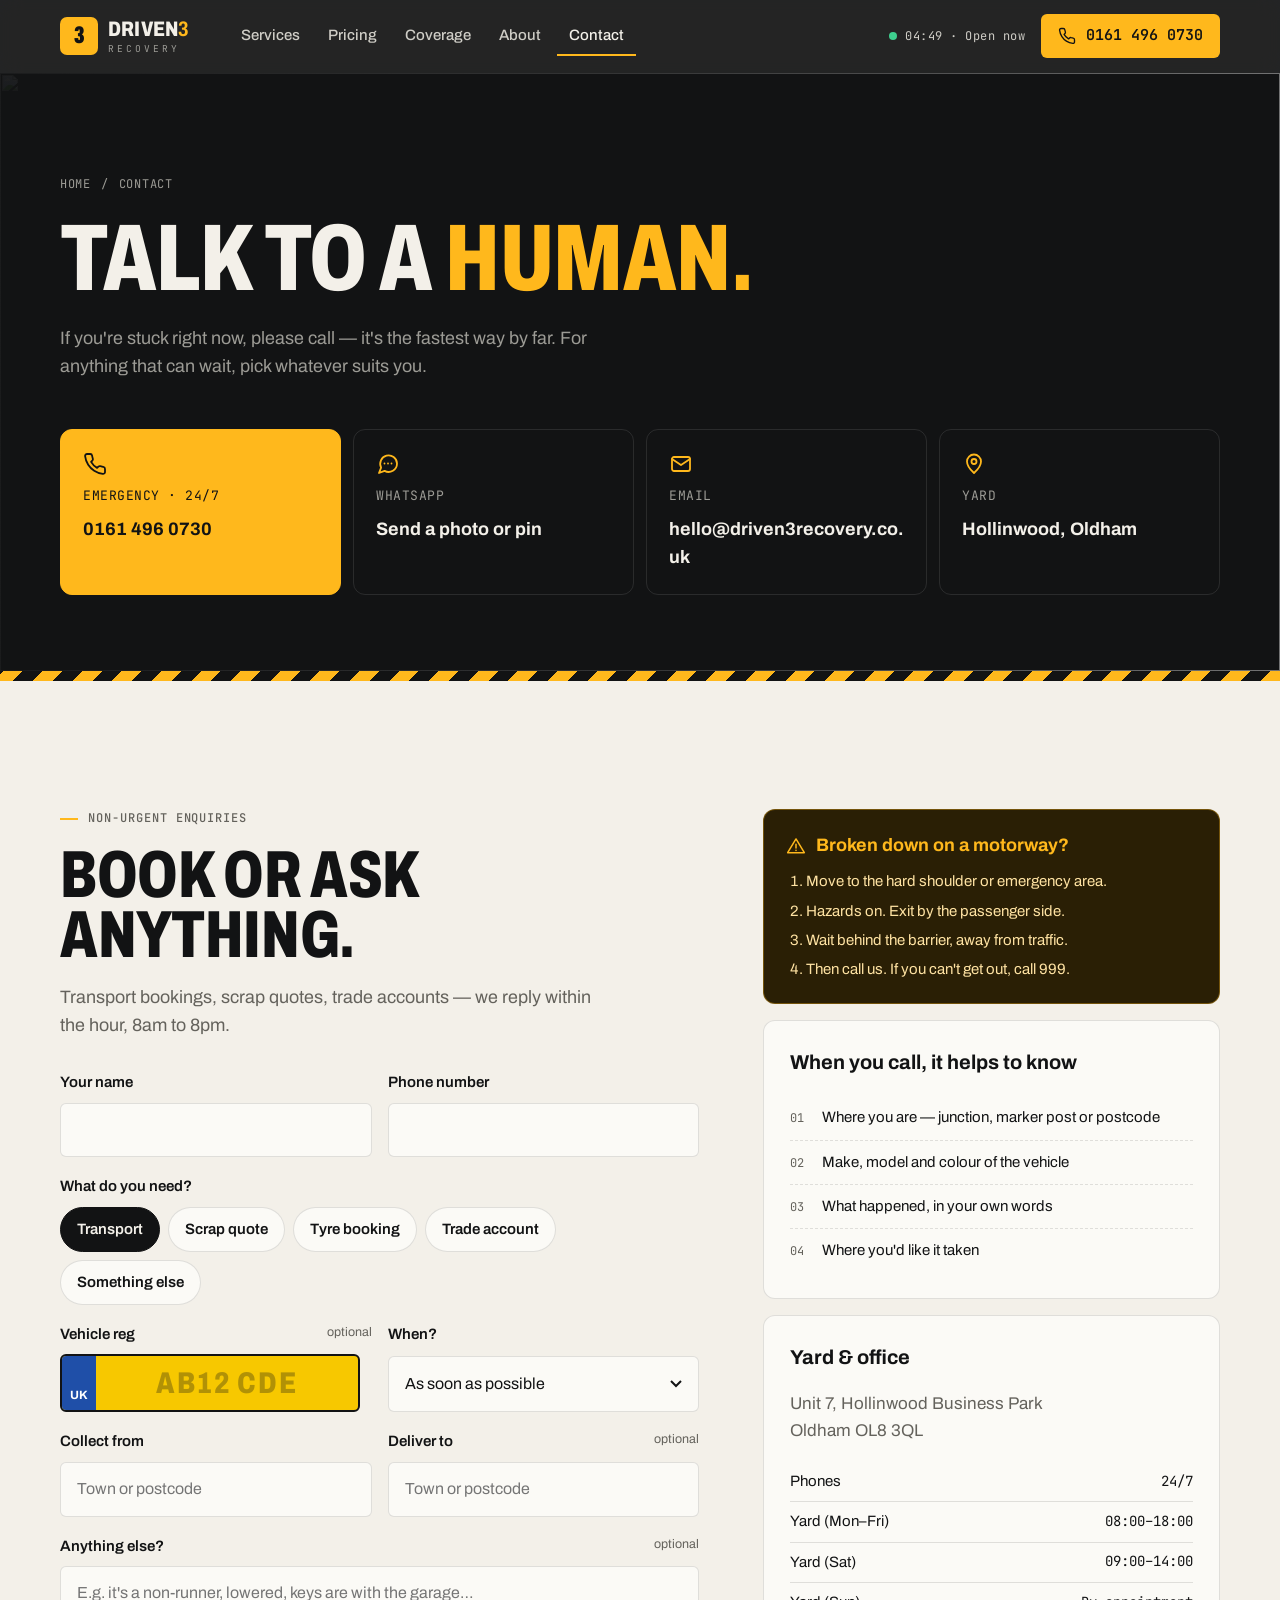
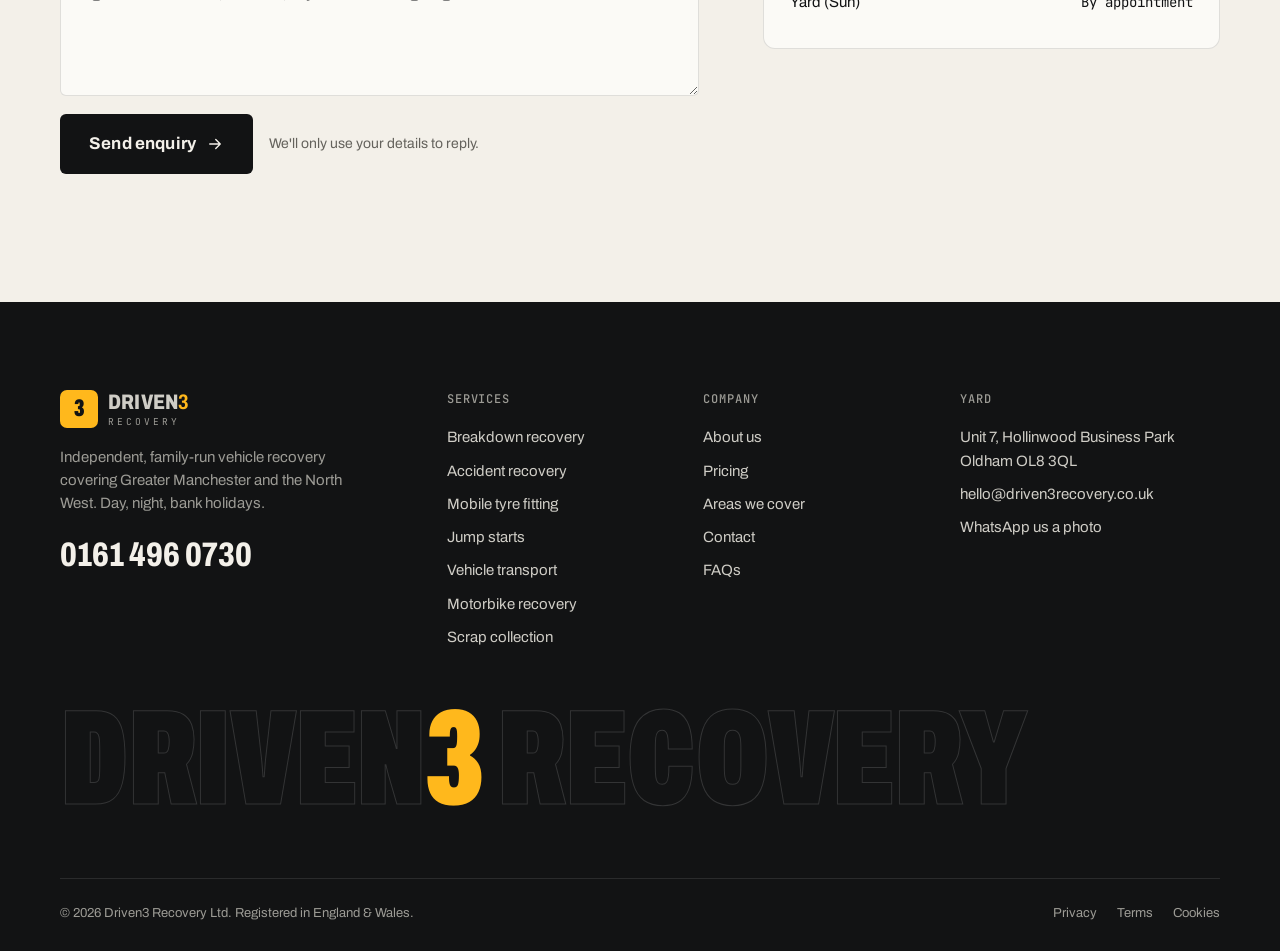
==== contact.html @ 0aa63c71 "init" ====
<!doctype html>
<html lang="en-GB" class="no-js">
<head>
  <meta charset="utf-8">
  <meta name="viewport" content="width=device-width, initial-scale=1">
  <title>Contact — Driven3 Recovery</title>
  <meta name="description" content="Call, WhatsApp or message Driven3 Recovery. Phones answered 24/7 by a real person.">
  <meta name="theme-color" content="#121314">
  <link rel="preconnect" href="https://fonts.googleapis.com">
  <link rel="preconnect" href="https://fonts.gstatic.com" crossorigin>
  <link href="https://fonts.googleapis.com/css2?family=Archivo:wdth,wght@62..125,400..900&family=JetBrains+Mono:wght@400;500;600&display=swap" rel="stylesheet">
  <link rel="stylesheet" href="assets/styles.css">
</head>
<body data-page="contact">
<main id="main">

  <section class="page-hero dark on-dark">
    <div class="media-bg" aria-hidden="true"><img src="https://images.unsplash.com/photo-1504222490345-c075b6008014?auto=format&fit=crop&w=2000&q=70" alt="" fetchpriority="high"></div>
    <div class="wrap">
      <div class="crumbs"><a href="index.html">Home</a><span>/</span><span>Contact</span></div>
      <h1 class="display">Talk to a <span class="hl">human.</span></h1>
      <p class="lede">If you're stuck right now, please call — it's the fastest way by far. For anything that can wait, pick whatever suits you.</p>
      <div class="contact-options mt-l">
        <a class="c-opt primary" data-tel href="#"><svg class="icon"><use href="#i-phone"/></svg><span>Emergency · 24/7</span><strong data-phone></strong></a>
        <a class="c-opt" href="https://wa.me/447700900333"><svg class="icon"><use href="#i-chat"/></svg><span>WhatsApp</span><strong>Send a photo or pin</strong></a>
        <a class="c-opt" href="mailto:hello@driven3recovery.co.uk"><svg class="icon"><use href="#i-mail"/></svg><span>Email</span><strong>hello@driven3recovery.co.uk</strong></a>
        <a class="c-opt" href="#yard"><svg class="icon"><use href="#i-pin"/></svg><span>Yard</span><strong>Hollinwood, Oldham</strong></a>
      </div>
    </div>
  </section>
  <div class="hazard" aria-hidden="true"></div>

  <section class="section">
    <div class="wrap contact-layout">
      <div class="form-wrap">
        <div class="section-head reveal" style="margin-bottom:32px">
          <span class="label">Non-urgent enquiries</span>
          <h2 class="display h2">Book or ask anything.</h2>
          <p class="lede">Transport bookings, scrap quotes, trade accounts — we reply within the hour, 8am to 8pm.</p>
        </div>

        <form class="form js-contact" novalidate>
          <div class="form-row">
            <div class="field">
              <label for="name">Your name</label>
              <input id="name" autocomplete="name" required>
              <span class="err">We'll need a name to call you by.</span>
            </div>
            <div class="field">
              <label for="phone">Phone number</label>
              <input id="phone" type="tel" autocomplete="tel" inputmode="tel" required>
              <span class="err">Add a number so we can call you back.</span>
            </div>
          </div>

          <div class="field">
            <label id="need-label">What do you need?</label>
            <div class="seg" role="radiogroup" aria-labelledby="need-label">
              <input type="radio" name="need" id="n1" checked><label for="n1">Transport</label>
              <input type="radio" name="need" id="n2"><label for="n2">Scrap quote</label>
              <input type="radio" name="need" id="n3"><label for="n3">Tyre booking</label>
              <input type="radio" name="need" id="n4"><label for="n4">Trade account</label>
              <input type="radio" name="need" id="n5"><label for="n5">Something else</label>
            </div>
          </div>

          <div class="form-row">
            <div class="field">
              <label for="reg">Vehicle reg <small>optional</small></label>
              <div class="plate"><span class="gb">UK</span><input id="reg" placeholder="AB12 CDE" maxlength="8" autocomplete="off"></div>
            </div>
            <div class="field">
              <label for="when">When?</label>
              <select id="when">
                <option>As soon as possible</option>
                <option>Today</option>
                <option>Tomorrow</option>
                <option>This week</option>
                <option>I'm flexible</option>
              </select>
            </div>
          </div>

          <div class="form-row">
            <div class="field">
              <label for="from">Collect from</label>
              <input id="from" placeholder="Town or postcode" required>
              <span class="err">Where should we pick it up?</span>
            </div>
            <div class="field">
              <label for="to">Deliver to <small>optional</small></label>
              <input id="to" placeholder="Town or postcode">
            </div>
          </div>

          <div class="field">
            <label for="msg">Anything else? <small>optional</small></label>
            <textarea id="msg" placeholder="E.g. it's a non-runner, lowered, keys are with the garage…"></textarea>
          </div>

          <div style="display:flex;gap:16px;align-items:center;flex-wrap:wrap">
            <button class="btn btn-ink btn-lg" type="submit">Send enquiry <svg class="icon"><use href="#i-arrow"/></svg></button>
            <span style="font-size:14px;color:var(--muted)">We'll only use your details to reply.</span>
          </div>
        </form>

        <div class="form-success" role="status">
          <span class="tick"><svg class="icon"><use href="#i-check"/></svg></span>
          <h3 class="display h3">Thanks, <span class="js-success-name"></span>. Got it.</h3>
          <p>We'll call you back within the hour. If it becomes urgent in the meantime, just ring us.</p>
          <div><a class="btn btn-amber" data-tel href="#" data-icon="phone"><span class="num" data-phone></span></a></div>
        </div>
      </div>

      <aside style="display:grid;gap:16px">
        <div class="safety reveal">
          <h3><svg class="icon"><use href="#i-alert"/></svg>Broken down on a motorway?</h3>
          <ol>
            <li>Move to the hard shoulder or emergency area.</li>
            <li>Hazards on. Exit by the passenger side.</li>
            <li>Wait behind the barrier, away from traffic.</li>
            <li>Then call us. If you can't get out, call 999.</li>
          </ol>
        </div>
        <div class="side-card reveal">
          <h3>When you call, it helps to know</h3>
          <ul class="checklist">
            <li><span class="n">01</span>Where you are — junction, marker post or postcode</li>
            <li><span class="n">02</span>Make, model and colour of the vehicle</li>
            <li><span class="n">03</span>What happened, in your own words</li>
            <li><span class="n">04</span>Where you'd like it taken</li>
          </ul>
        </div>
        <div class="side-card reveal" id="yard">
          <h3>Yard &amp; office</h3>
          <p style="color:var(--muted)">Unit 7, Hollinwood Business Park<br>Oldham OL8 3QL</p>
          <table class="hours">
            <tr><td>Phones</td><td>24/7</td></tr>
            <tr><td>Yard (Mon–Fri)</td><td>08:00–18:00</td></tr>
            <tr><td>Yard (Sat)</td><td>09:00–14:00</td></tr>
            <tr><td>Yard (Sun)</td><td>By appointment</td></tr>
          </table>
        </div>
      </aside>
    </div>
  </section>
</main>
<script src="assets/main.js"></script>
</body>
</html>
---- assets/styles.css ----
/* Driven3 Recovery — site styles */

:root {
  --ink: #121314;
  --ink-2: #1a1c1e;
  --ink-3: #26292c;
  --ink-line: rgba(255, 255, 255, 0.1);
  --paper: #f3f0e9;
  --paper-2: #e8e4d9;
  --card: #fbfaf6;
  --line: rgba(18, 19, 20, 0.12);
  --text: #121314;
  --muted: #64625c;
  --muted-dark: #9c9b95;
  --amber: #ffb81c;
  --amber-deep: #e59a00;
  --plate: #f7c800;
  --live: #3ecf8e;

  --display: "Archivo", system-ui, sans-serif;
  --body: "Archivo", system-ui, sans-serif;
  --mono: "JetBrains Mono", ui-monospace, monospace;

  --r: 6px;
  --r-lg: 12px;
  --wrap: 1240px;
  --gutter: clamp(16px, 4vw, 40px);
  --ease: cubic-bezier(0.2, 0.7, 0.2, 1);
}

*,
*::before,
*::after { box-sizing: border-box; }

html { scroll-behavior: smooth; -webkit-text-size-adjust: 100%; }
@media (prefers-reduced-motion: reduce) {
  html { scroll-behavior: auto; }
  *, *::before, *::after { animation: none !important; transition: none !important; }
}

body {
  margin: 0;
  background: var(--paper);
  color: var(--text);
  font-family: var(--body);
  font-size: 17px;
  line-height: 1.55;
  font-variation-settings: "wdth" 100;
  -webkit-font-smoothing: antialiased;
  overflow-x: hidden;
}

img, svg { display: block; max-width: 100%; }
a { color: inherit; text-decoration: none; }
button { font: inherit; color: inherit; cursor: pointer; }
h1, h2, h3, h4, p { margin: 0; }
ul, ol { margin: 0; padding: 0; list-style: none; }

:focus-visible { outline: 2px solid var(--amber); outline-offset: 3px; border-radius: 2px; }

.skip {
  position: absolute; left: 12px; top: -60px; z-index: 100;
  background: var(--amber); color: var(--ink); padding: 10px 14px; border-radius: var(--r); font-weight: 700;
}
.skip:focus { top: 12px; }

.wrap { width: 100%; max-width: var(--wrap); margin: 0 auto; padding: 0 var(--gutter); }

.icon { width: 20px; height: 20px; flex: none; fill: none; stroke: currentColor; stroke-width: 1.8; stroke-linecap: round; stroke-linejoin: round; }
.icon-fill { fill: currentColor; stroke: none; }

/* ---------- type ---------- */

.display {
  font-family: var(--display);
  font-weight: 800;
  font-stretch: 72%;
  font-variation-settings: "wdth" 72;
  text-transform: uppercase;
  line-height: 0.9;
  letter-spacing: -0.005em;
}
.h1 { font-size: clamp(3.2rem, 8.4vw, 7.4rem); }
.h2 { font-size: clamp(2.4rem, 5.2vw, 4.4rem); }
.h3 { font-size: clamp(1.6rem, 2.6vw, 2.1rem); line-height: 0.95; }

.label {
  font-family: var(--mono);
  font-size: 12px;
  font-weight: 500;
  letter-spacing: 0.08em;
  text-transform: uppercase;
  color: var(--muted);
  display: inline-flex; align-items: center; gap: 10px;
}
.label::before { content: ""; width: 18px; height: 2px; background: var(--amber); }
.on-dark .label, .label.on-dark { color: var(--muted-dark); }

.lede { font-size: clamp(1.05rem, 1.4vw, 1.2rem); color: var(--muted); max-width: 54ch; }
.on-dark .lede { color: var(--muted-dark); }

.hl { color: var(--amber); }
.mono { font-family: var(--mono); }

/* ---------- buttons ---------- */

.btn {
  display: inline-flex; align-items: center; justify-content: center; gap: 10px;
  min-height: 52px; padding: 0 22px;
  border: 1.5px solid transparent; border-radius: var(--r);
  font-weight: 700; font-size: 16px; letter-spacing: 0.01em; white-space: nowrap;
  transition: transform .2s var(--ease), background .2s, border-color .2s, color .2s;
}
.btn:active { transform: translateY(1px); }
.btn .icon { width: 18px; height: 18px; }
.btn-amber { background: var(--amber); color: var(--ink); }
.btn-amber:hover { background: #ffc642; }
.btn-ink { background: var(--ink); color: var(--paper); }
.btn-ink:hover { background: var(--ink-3); }
.btn-ghost { border-color: var(--line); color: var(--ink); }
.btn-ghost:hover { border-color: var(--ink); }
.on-dark .btn-ghost, .btn-ghost.on-dark { border-color: rgba(255,255,255,.2); color: var(--paper); }
.on-dark .btn-ghost:hover, .btn-ghost.on-dark:hover { border-color: var(--paper); }
.btn-lg { min-height: 60px; padding: 0 28px; font-size: 17px; }
.btn-block { width: 100%; }
.btn .num { font-family: var(--mono); font-weight: 600; letter-spacing: 0; }

.link-arrow {
  display: inline-flex; align-items: center; gap: 8px; font-weight: 700;
  border-bottom: 1.5px solid currentColor; padding-bottom: 2px;
}
.link-arrow .icon { width: 16px; height: 16px; transition: transform .2s var(--ease); }
.link-arrow:hover .icon { transform: translateX(4px); }

/* ---------- header ---------- */

.site-header {
  position: sticky; top: 0; z-index: 50;
  background: rgba(18, 19, 20, 0.92);
  backdrop-filter: saturate(140%) blur(10px);
  -webkit-backdrop-filter: saturate(140%) blur(10px);
  color: var(--paper);
  border-bottom: 1px solid transparent;
  transition: border-color .2s;
}
.site-header.scrolled { border-bottom-color: var(--ink-line); }
.header-row { display: flex; align-items: center; gap: 28px; height: 72px; }

.logo { display: inline-flex; align-items: center; gap: 10px; flex: none; }
.logo-mark {
  width: 38px; height: 38px; border-radius: 7px; background: var(--amber); color: var(--ink);
  display: grid; place-items: center;
  font-family: var(--display); font-weight: 900; font-size: 24px; font-variation-settings: "wdth" 62; font-stretch: 62%;
}
.logo-text { display: flex; flex-direction: column; line-height: 1; }
.logo-text strong {
  font-family: var(--display); font-weight: 800; font-size: 21px; text-transform: uppercase;
  font-variation-settings: "wdth" 80; font-stretch: 80%; letter-spacing: 0.01em;
}
.logo-text strong b { color: var(--amber); }
.logo-text span { font-family: var(--mono); font-size: 9.5px; letter-spacing: 0.32em; color: var(--muted-dark); margin-top: 4px; }

.nav { display: flex; gap: 4px; margin-left: 12px; }
.nav a {
  padding: 8px 12px; border-radius: var(--r); font-size: 15px; font-weight: 500; color: #cfcdc6;
  transition: color .15s, background .15s;
}
.nav a:hover { color: var(--paper); background: rgba(255,255,255,.06); }
.nav a[aria-current="page"] { color: var(--paper); box-shadow: inset 0 -2px 0 var(--amber); border-radius: 0; }

.header-actions { margin-left: auto; display: flex; align-items: center; gap: 16px; }
.status {
  display: inline-flex; align-items: center; gap: 8px;
  font-family: var(--mono); font-size: 12px; color: #cfcdc6; letter-spacing: 0.04em;
}
.pulse { position: relative; width: 8px; height: 8px; border-radius: 50%; background: var(--live); flex: none; }
.pulse::after {
  content: ""; position: absolute; inset: -4px; border-radius: 50%; border: 2px solid var(--live);
  animation: pulse 2s var(--ease) infinite; opacity: 0;
}
@keyframes pulse { 0% { transform: scale(.5); opacity: .8; } 100% { transform: scale(1.6); opacity: 0; } }

.header-call { min-height: 44px; padding: 0 16px; font-size: 15px; }

.menu-btn {
  display: none; width: 44px; height: 44px; border-radius: var(--r);
  border: 1px solid var(--ink-line); background: transparent; align-items: center; justify-content: center;
}
.menu-btn .icon { width: 22px; height: 22px; }

.mobile-menu {
  position: fixed; inset: 72px 0 0 0; z-index: 49; background: var(--ink); color: var(--paper);
  padding: 24px var(--gutter) 120px; overflow-y: auto;
  opacity: 0; visibility: hidden; transform: translateY(-8px);
  transition: opacity .25s var(--ease), transform .25s var(--ease), visibility .25s;
}
.menu-open .mobile-menu { opacity: 1; visibility: visible; transform: none; }
.mobile-menu nav a {
  display: flex; justify-content: space-between; align-items: center;
  padding: 18px 0; border-bottom: 1px solid var(--ink-line);
  font-family: var(--display); font-weight: 800; text-transform: uppercase; font-size: 34px; line-height: 1;
  font-variation-settings: "wdth" 72; font-stretch: 72%;
}
.mobile-menu nav a[aria-current="page"] { color: var(--amber); }
.mobile-menu nav .icon { color: var(--muted-dark); }
.mobile-menu .btn { margin-top: 28px; }
.mobile-menu .mm-note { margin-top: 16px; color: var(--muted-dark); font-size: 14px; }
body.menu-open { overflow: hidden; }

@media (max-width: 1080px) {
  .nav, .status { display: none; }
  .menu-btn { display: inline-flex; }
}
@media (max-width: 560px) {
  .header-call .num { display: none; }
  .header-call { padding: 0 14px; }
}

/* ---------- mobile action bar ---------- */

.action-bar {
  position: fixed; left: 0; right: 0; bottom: 0; z-index: 60;
  display: none; grid-template-columns: 1.4fr 1fr 1fr; gap: 1px;
  background: var(--ink-3); border-top: 1px solid var(--ink-line);
  padding-bottom: env(safe-area-inset-bottom);
}
.action-bar a, .action-bar button {
  display: flex; flex-direction: column; align-items: center; justify-content: center; gap: 4px;
  min-height: 64px; background: var(--ink); color: var(--paper); border: 0;
  font-size: 12px; font-weight: 600; letter-spacing: 0.02em;
}
.action-bar .icon { width: 20px; height: 20px; }
.action-bar .ab-call { background: var(--amber); color: var(--ink); font-size: 14px; flex-direction: row; gap: 10px; }
@media (max-width: 760px) {
  .action-bar { display: grid; }
  body { padding-bottom: 64px; }
}

/* ---------- sections ---------- */

.section { padding: clamp(72px, 10vw, 136px) 0; }
.section-tight { padding: clamp(56px, 7vw, 96px) 0; }
.dark { background: var(--ink); color: var(--paper); }
.dark-2 { background: var(--ink-2); color: var(--paper); }
.paper-2 { background: var(--paper-2); }

.section-head { display: grid; gap: 18px; margin-bottom: clamp(40px, 5vw, 64px); }
.section-head.split { grid-template-columns: 1fr auto; align-items: end; gap: 24px; }
@media (max-width: 760px) { .section-head.split { grid-template-columns: 1fr; } }

/* ---------- hero ---------- */

.hero { position: relative; padding: clamp(40px, 6vw, 80px) 0 0; overflow: hidden; }
.hero::before {
  content: ""; position: absolute; inset: 0; pointer-events: none;
  background-image:
    linear-gradient(rgba(255,255,255,.035) 1px, transparent 1px),
    linear-gradient(90deg, rgba(255,255,255,.035) 1px, transparent 1px);
  background-size: 64px 64px;
  mask-image: linear-gradient(180deg, #000 0%, transparent 85%);
  -webkit-mask-image: linear-gradient(180deg, #000 0%, transparent 85%);
}
.hero-grid {
  position: relative; display: grid; grid-template-columns: 1.25fr 1fr; gap: clamp(32px, 5vw, 72px); align-items: start;
}
.hero h1 { margin: 22px 0 26px; }
.hero h1 .hl { display: inline-block; }
.hero .lede { margin-bottom: 32px; }
.hero-ctas { display: flex; gap: 12px; flex-wrap: wrap; }
.hero-meta {
  display: flex; flex-wrap: wrap; gap: 14px 32px; margin-top: 40px; padding-top: 28px;
  border-top: 1px solid var(--ink-line);
}
.hero-meta div { display: flex; flex-direction: column; gap: 2px; }
.hero-meta strong { font-family: var(--display); font-size: 30px; font-weight: 800; font-variation-settings: "wdth" 75; font-stretch: 75%; line-height: 1; }
.hero-meta span { font-size: 13px; color: var(--muted-dark); }
.stars, .hero-meta .stars { display: inline-flex; gap: 2px; color: var(--amber); vertical-align: -2px; }
.stars .icon { width: 15px; height: 15px; }

@media (max-width: 960px) { .hero-grid { grid-template-columns: 1fr; } }

/* dispatch card */

.dispatch {
  background: var(--ink-2); border: 1px solid var(--ink-line); border-radius: var(--r-lg);
  box-shadow: 0 40px 80px -30px rgba(0,0,0,.6);
  overflow: hidden;
}
.dispatch-head {
  display: flex; align-items: center; justify-content: space-between; padding: 16px 20px;
  border-bottom: 1px solid var(--ink-line); font-family: var(--mono); font-size: 12px; letter-spacing: 0.06em; text-transform: uppercase; color: var(--muted-dark);
}
.dispatch-head .status { color: var(--paper); }
.dispatch-body { padding: 22px 20px 20px; display: grid; gap: 22px; }
.field-title { font-weight: 700; font-size: 15px; margin-bottom: 12px; display: flex; justify-content: space-between; align-items: baseline; }
.field-title small { font-family: var(--mono); font-weight: 400; font-size: 11px; color: var(--muted-dark); letter-spacing: 0.06em; }

.chips { display: grid; grid-template-columns: repeat(3, 1fr); gap: 8px; }
.chip {
  display: flex; flex-direction: column; align-items: flex-start; gap: 10px;
  padding: 12px; min-height: 76px; border-radius: var(--r);
  background: var(--ink-3); border: 1.5px solid transparent; color: #d9d7d0; text-align: left;
  font-size: 14px; font-weight: 600; line-height: 1.15;
  transition: border-color .15s, background .15s, color .15s;
}
.chip .icon { width: 20px; height: 20px; color: var(--muted-dark); transition: color .15s; }
.chip:hover { border-color: rgba(255,255,255,.18); }
.chip[aria-pressed="true"] { border-color: var(--amber); background: rgba(255,184,28,.08); color: var(--paper); }
.chip[aria-pressed="true"] .icon { color: var(--amber); }
@media (max-width: 420px) { .chips { grid-template-columns: repeat(2, 1fr); } }

.locate {
  display: flex; align-items: center; gap: 12px; width: 100%;
  padding: 14px; border-radius: var(--r); border: 1.5px dashed rgba(255,255,255,.2);
  background: transparent; text-align: left; color: var(--paper);
  transition: border-color .15s, background .15s;
}
.locate:hover { border-color: var(--amber); }
.locate .icon { color: var(--amber); width: 22px; height: 22px; }
.locate span { display: flex; flex-direction: column; font-size: 15px; font-weight: 600; line-height: 1.3; }
.locate small { font-weight: 400; font-size: 13px; color: var(--muted-dark); }
.locate.done { border-style: solid; border-color: rgba(62,207,142,.5); background: rgba(62,207,142,.06); }
.locate.done .icon { color: var(--live); }
.locate .coords { font-family: var(--mono); font-size: 13px; color: var(--paper); }

.dispatch-cta { display: grid; gap: 10px; }
.dispatch-cta .btn-amber { min-height: 60px; font-size: 17px; }
.dispatch-alt { text-align: center; font-size: 14px; color: var(--muted-dark); }
.dispatch-alt a { color: var(--paper); text-decoration: underline; text-underline-offset: 3px; }

.dispatch-foot {
  display: grid; grid-template-columns: 1fr 1fr; border-top: 1px solid var(--ink-line);
}
.dispatch-foot div { padding: 14px 20px; display: flex; flex-direction: column; gap: 2px; }
.dispatch-foot div + div { border-left: 1px solid var(--ink-line); }
.dispatch-foot span { font-family: var(--mono); font-size: 11px; color: var(--muted-dark); letter-spacing: 0.06em; text-transform: uppercase; }
.dispatch-foot strong { font-family: var(--mono); font-size: 18px; font-weight: 600; }

/* road + truck */

.road { position: relative; margin-top: clamp(48px, 7vw, 88px); height: 210px; }
.road-surface {
  position: absolute; left: 0; right: 0; bottom: 0; height: 64px; background: #0c0d0e;
  border-top: 1px solid var(--ink-line);
}
.road-surface::before {
  content: ""; position: absolute; left: 0; right: 0; top: 30px; height: 4px;
  background: repeating-linear-gradient(90deg, rgba(255,255,255,.55) 0 48px, transparent 48px 96px);
  animation: road 1.4s linear infinite;
}
@keyframes road { to { background-position: -96px 0; } }
.truck {
  position: absolute; bottom: 44px; left: 50%; width: min(560px, 86vw); --tx: -30%; transform: translateX(var(--tx));
  animation: truck-in 1.6s var(--ease) both .2s;
}
@keyframes truck-in { from { transform: translateX(-140%); } to { transform: translateX(var(--tx)); } }
.truck .beacon { animation: beacon 1s steps(2) infinite; }
@keyframes beacon { 50% { opacity: .35; } }
.truck .wheel { transform-box: fill-box; transform-origin: center; animation: spin .6s linear infinite; }
@keyframes spin { to { transform: rotate(360deg); } }
@media (max-width: 600px) { .road { height: 150px; } .truck { bottom: 46px; --tx: -50%; } }

/* ---------- trust strip ---------- */

.trust { border-bottom: 1px solid var(--line); }
.trust ul { display: grid; grid-template-columns: repeat(4, 1fr); }
.trust li { display: flex; align-items: center; gap: 12px; padding: 26px 20px; font-size: 15px; font-weight: 600; }
.trust li + li { border-left: 1px solid var(--line); }
.trust .icon { color: var(--amber-deep); width: 22px; height: 22px; }
@media (max-width: 900px) {
  .trust ul { grid-template-columns: 1fr 1fr; }
  .trust li:nth-child(3) { border-left: 0; }
  .trust li:nth-child(n+3) { border-top: 1px solid var(--line); }
}
@media (max-width: 480px) { .trust li { padding: 20px 12px; font-size: 14px; } }

/* ---------- services list ---------- */

.services-layout { display: grid; grid-template-columns: 5fr 7fr; gap: clamp(32px, 6vw, 96px); }
.services-intro { position: sticky; top: 112px; align-self: start; display: grid; gap: 22px; }
@media (max-width: 900px) {
  .services-layout { grid-template-columns: 1fr; }
  .services-intro { position: static; }
}

.svc-list { border-top: 1.5px solid var(--ink); }
.svc-row {
  display: grid; grid-template-columns: 44px 1fr auto; gap: 8px 20px; align-items: start;
  padding: 26px 4px; border-bottom: 1px solid var(--line); position: relative;
  transition: padding .25s var(--ease), background .25s;
}
.svc-row:hover { background: var(--card); padding-left: 16px; padding-right: 16px; }
.svc-num { font-family: var(--mono); font-size: 13px; color: var(--muted); padding-top: 6px; }
.svc-row h3 {
  font-family: var(--display); font-weight: 800; text-transform: uppercase; font-size: clamp(1.5rem, 2.4vw, 2rem);
  line-height: 1; font-variation-settings: "wdth" 75; font-stretch: 75%;
  display: flex; align-items: center; gap: 12px;
}
.svc-row p { grid-column: 2; color: var(--muted); max-width: 52ch; font-size: 16px; }
.svc-price {
  font-family: var(--mono); font-size: 13px; padding: 6px 10px; border-radius: 4px; background: var(--paper-2);
  white-space: nowrap; align-self: start;
}
.svc-go {
  grid-column: 3; grid-row: 2; justify-self: end; align-self: end;
  width: 40px; height: 40px; border-radius: 50%; display: grid; place-items: center;
  border: 1px solid var(--line); transition: background .2s, border-color .2s, transform .25s var(--ease);
}
.svc-row:hover .svc-go { background: var(--amber); border-color: var(--amber); transform: rotate(-45deg); }
@media (max-width: 560px) {
  .svc-row { grid-template-columns: 1fr auto; }
  .svc-num { grid-column: 1 / -1; padding: 0; }
  .svc-row p { grid-column: 1 / -1; }
  .svc-go { display: none; }
}

/* ---------- process ---------- */

.process { display: grid; grid-template-columns: repeat(4, 1fr); counter-reset: step; position: relative; }
.step { position: relative; padding: 28px 28px 0 0; }
.step::before {
  content: ""; position: absolute; top: 0; left: 0; right: 0; height: 2px; background: var(--ink-line);
}
.step::after {
  content: ""; position: absolute; top: -5px; left: 0; width: 12px; height: 12px; border-radius: 50%;
  background: var(--ink); border: 2px solid var(--amber);
}
.step:first-child::after { background: var(--amber); }
.step time {
  display: block; font-family: var(--mono); font-size: 13px; color: var(--amber); margin-bottom: 18px; letter-spacing: 0.04em;
}
.step h3 { margin-bottom: 12px; }
.step p { color: var(--muted-dark); font-size: 16px; max-width: 30ch; }
@media (max-width: 900px) {
  .process { grid-template-columns: 1fr; gap: 0; }
  .step { padding: 0 0 40px 36px; }
  .step::before { top: 6px; bottom: 0; left: 5px; right: auto; width: 2px; height: auto; }
  .step::after { top: 0; }
  .step:last-child { padding-bottom: 0; }
  .step:last-child::before { display: none; }
}

/* ---------- stats / about teaser ---------- */

.proof { display: grid; grid-template-columns: 1fr 1fr; gap: clamp(32px, 6vw, 96px); align-items: center; }
.big-stat { font-size: clamp(7rem, 18vw, 15rem); line-height: .8; }
.big-stat small { font-size: .32em; color: var(--muted); margin-left: .1em; }
.big-stat-cap { margin-top: 18px; font-family: var(--mono); font-size: 13px; color: var(--muted); max-width: 40ch; }
.stat-grid { display: grid; grid-template-columns: 1fr 1fr; border-top: 1.5px solid var(--ink); }
.stat-grid div { padding: 22px 0 24px; border-bottom: 1px solid var(--line); }
.stat-grid div:nth-child(odd) { padding-right: 20px; border-right: 1px solid var(--line); }
.stat-grid div:nth-child(even) { padding-left: 24px; }
.stat-grid strong { display: block; font-family: var(--display); font-weight: 800; font-size: 40px; line-height: 1; font-variation-settings: "wdth" 75; font-stretch: 75%; }
.stat-grid span { font-size: 14px; color: var(--muted); }
.proof-copy { display: grid; gap: 22px; }
@media (max-width: 900px) { .proof { grid-template-columns: 1fr; } }

/* ---------- coverage ---------- */

.coverage { display: grid; grid-template-columns: 1.1fr 1fr; gap: clamp(32px, 5vw, 72px); align-items: center; }
.map-card {
  position: relative; background: var(--ink); border-radius: var(--r-lg); overflow: hidden; aspect-ratio: 1 / .86;
}
.map-card svg { width: 100%; height: 100%; }
.map-card .map-legend {
  position: absolute; left: 16px; bottom: 16px; display: flex; gap: 14px; flex-wrap: wrap;
  font-family: var(--mono); font-size: 11px; color: var(--muted-dark); letter-spacing: 0.04em;
}
.map-legend i { display: inline-block; width: 10px; height: 10px; border-radius: 50%; margin-right: 6px; vertical-align: -1px; }
.town-label { font-family: var(--mono); font-size: 11px; fill: #cfcdc6; letter-spacing: 0.04em; }
.town-label.hq { fill: var(--amber); font-weight: 600; }
.ring { fill: none; stroke: rgba(255,184,28,.35); stroke-dasharray: 3 6; }

.eta-list { border-top: 1.5px solid var(--ink); }
.eta-list li {
  display: flex; justify-content: space-between; align-items: center; gap: 12px;
  padding: 14px 0; border-bottom: 1px solid var(--line); font-weight: 600;
}
.eta-list .eta { font-family: var(--mono); font-size: 13px; font-weight: 500; color: var(--muted); display: inline-flex; align-items: center; gap: 8px; }
.eta-bar { width: 64px; height: 4px; border-radius: 2px; background: var(--paper-2); overflow: hidden; }
.eta-bar i { display: block; height: 100%; background: var(--ink); border-radius: 2px; }
@media (max-width: 900px) { .coverage { grid-template-columns: 1fr; } }

/* ---------- reviews ---------- */

.reviews-track {
  display: grid; grid-auto-flow: column; grid-auto-columns: minmax(300px, 400px); gap: 16px;
  overflow-x: auto; scroll-snap-type: x mandatory; padding: 4px var(--gutter) 24px; scroll-padding-left: var(--gutter);
  margin: 0 calc(var(--gutter) * -1);
  scrollbar-width: none;
}
.reviews-track::-webkit-scrollbar { display: none; }
@media (min-width: 1320px) {
  .reviews-track { padding-left: calc((100vw - var(--wrap)) / 2 + var(--gutter)); scroll-padding-left: calc((100vw - var(--wrap)) / 2 + var(--gutter)); margin-left: calc((100vw - var(--wrap)) / -2 - var(--gutter)); margin-right: calc((100vw - var(--wrap)) / -2 - var(--gutter)); }
}
.review {
  scroll-snap-align: start; background: var(--card); border: 1px solid var(--line); border-radius: var(--r-lg);
  padding: 26px; display: flex; flex-direction: column; gap: 20px;
}
.review blockquote { margin: 0; font-size: 17px; line-height: 1.5; flex: 1; }
.review blockquote::before { content: "“"; display: block; font-family: var(--display); font-size: 56px; line-height: .6; color: var(--amber-deep); margin-bottom: 8px; }
.review footer { display: flex; align-items: center; gap: 12px; padding-top: 18px; border-top: 1px solid var(--line); }
.avatar {
  width: 40px; height: 40px; border-radius: 50%; display: grid; place-items: center; flex: none;
  background: var(--ink); color: var(--paper); font-weight: 700; font-size: 14px;
}
.review cite { font-style: normal; font-weight: 700; font-size: 15px; display: block; }
.review footer small { font-size: 13px; color: var(--muted); }
.review .tag { margin-left: auto; white-space: nowrap; font-family: var(--mono); font-size: 11px; color: var(--muted); text-align: right; }

.carousel-btns { display: flex; gap: 8px; }
.round-btn {
  width: 48px; height: 48px; border-radius: 50%; border: 1px solid var(--line); background: transparent;
  display: grid; place-items: center; transition: background .2s, border-color .2s;
}
.round-btn:hover { background: var(--ink); color: var(--paper); border-color: var(--ink); }
.round-btn:disabled { opacity: .35; pointer-events: none; }
.round-btn.prev .icon { transform: rotate(180deg); }

.rating-sum { display: flex; align-items: center; gap: 14px; }
.rating-sum strong { font-family: var(--display); font-size: 48px; font-weight: 800; line-height: 1; font-variation-settings: "wdth" 75; font-stretch: 75%; }
.rating-sum span:not(.stars) { font-size: 14px; color: var(--muted); display: block; }

/* ---------- FAQ ---------- */

.faq-layout { display: grid; grid-template-columns: 4fr 7fr; gap: clamp(32px, 6vw, 96px); }
.faq-aside { display: grid; gap: 20px; align-self: start; position: sticky; top: 112px; }
.faq-aside .help {
  margin-top: 12px; padding: 22px; background: var(--ink); color: var(--paper); border-radius: var(--r-lg); display: grid; gap: 14px;
}
.faq-aside .help p { color: var(--muted-dark); font-size: 15px; }
@media (max-width: 900px) { .faq-layout { grid-template-columns: 1fr; } .faq-aside { position: static; } }

.faq { border-top: 1.5px solid var(--ink); }
.faq details { border-bottom: 1px solid var(--line); }
.faq summary {
  list-style: none; cursor: pointer; display: flex; justify-content: space-between; align-items: center; gap: 20px;
  padding: 22px 0; font-weight: 700; font-size: 18px;
}
.faq summary::-webkit-details-marker { display: none; }
.faq summary .pm {
  width: 32px; height: 32px; border-radius: 50%; border: 1px solid var(--line); flex: none; position: relative;
  transition: background .2s, border-color .2s;
}
.faq summary .pm::before, .faq summary .pm::after {
  content: ""; position: absolute; left: 50%; top: 50%; width: 12px; height: 1.8px; background: currentColor;
  transform: translate(-50%, -50%); transition: transform .25s var(--ease);
}
.faq summary .pm::after { transform: translate(-50%, -50%) rotate(90deg); }
.faq details[open] summary .pm { background: var(--amber); border-color: var(--amber); }
.faq details[open] summary .pm::after { transform: translate(-50%, -50%) rotate(0deg); }
.faq summary:hover .pm { border-color: var(--ink); }
.faq .answer { padding: 0 52px 24px 0; color: var(--muted); max-width: 64ch; }
.faq .answer p + p { margin-top: 10px; }

/* ---------- CTA band ---------- */

.cta-band { background: var(--amber); color: var(--ink); position: relative; overflow: hidden; }
.cta-band::after {
  content: ""; position: absolute; right: -40px; top: 0; bottom: 0; width: 280px;
  background: repeating-linear-gradient(-45deg, var(--ink) 0 22px, transparent 22px 44px);
  opacity: .09;
}
.cta-inner { position: relative; z-index: 1; display: flex; justify-content: space-between; align-items: center; gap: 32px; flex-wrap: wrap; padding-top: clamp(48px, 6vw, 80px); padding-bottom: clamp(48px, 6vw, 80px); }
.cta-inner p { margin-top: 14px; font-size: 18px; max-width: 46ch; }
.cta-inner .btns { display: flex; gap: 12px; flex-wrap: wrap; }
.cta-band .btn-ghost { border-color: rgba(18,19,20,.35); }
.cta-band .btn-ghost:hover { border-color: var(--ink); }

/* ---------- footer ---------- */

.site-footer { background: var(--ink); color: #cfcdc6; padding: clamp(56px, 7vw, 88px) 0 28px; font-size: 15px; }
.footer-grid { display: grid; grid-template-columns: 1.6fr 1fr 1fr 1.2fr; gap: 40px; }
.footer-grid h4 { font-family: var(--mono); font-size: 12px; font-weight: 500; letter-spacing: 0.08em; text-transform: uppercase; color: var(--muted-dark); margin-bottom: 18px; }
.footer-grid li + li { margin-top: 10px; }
.footer-grid a:hover { color: var(--paper); }
.footer-brand p { margin-top: 18px; max-width: 34ch; color: var(--muted-dark); }
.footer-phone { display: block; margin-top: 22px; font-family: var(--display); font-weight: 800; font-size: 34px; color: var(--paper); font-variation-settings: "wdth" 75; font-stretch: 75%; line-height: 1; }
.footer-phone:hover { color: var(--amber); }
.footer-bottom {
  margin-top: 64px; padding-top: 24px; border-top: 1px solid var(--ink-line);
  display: flex; justify-content: space-between; gap: 16px; flex-wrap: wrap;
  font-size: 13px; color: var(--muted-dark);
}
.footer-bottom nav { display: flex; gap: 20px; }
.footer-wordmark {
  margin-top: 56px; font-family: var(--display); font-weight: 900; text-transform: uppercase;
  font-size: clamp(3rem, 10.6vw, 9.6rem); line-height: .8; letter-spacing: -0.01em;
  font-variation-settings: "wdth" 62; font-stretch: 62%;
  color: transparent; -webkit-text-stroke: 1px rgba(255,255,255,.14); white-space: nowrap; overflow: hidden;
}
.footer-wordmark b { -webkit-text-stroke: 0; color: var(--amber); font-weight: 900; }
@media (max-width: 900px) { .footer-grid { grid-template-columns: 1fr 1fr; } .footer-brand { grid-column: 1 / -1; } }
@media (max-width: 480px) { .footer-grid { grid-template-columns: 1fr; } }

/* ---------- page hero (inner pages) ---------- */

.page-hero { padding: clamp(56px, 8vw, 112px) 0 clamp(48px, 6vw, 80px); position: relative; overflow: hidden; }
.page-hero .crumbs { font-family: var(--mono); font-size: 12px; color: var(--muted-dark); letter-spacing: 0.06em; text-transform: uppercase; display: flex; gap: 10px; }
.page-hero .crumbs a:hover { color: var(--paper); }
.page-hero h1 { margin: 22px 0 24px; font-size: clamp(3rem, 7.4vw, 6.4rem); }
.page-hero-grid { display: grid; grid-template-columns: 1.4fr 1fr; gap: 40px; align-items: end; }
.page-hero-aside { display: grid; gap: 12px; justify-items: start; }
@media (max-width: 900px) { .page-hero-grid { grid-template-columns: 1fr; } }
.hazard { height: 10px; background: repeating-linear-gradient(-45deg, var(--amber) 0 14px, var(--ink) 14px 28px); }

/* ---------- services page ---------- */

.subnav {
  position: sticky; top: 72px; z-index: 30; background: rgba(243,240,233,.94); backdrop-filter: blur(8px); -webkit-backdrop-filter: blur(8px);
  border-bottom: 1px solid var(--line);
}
.subnav ul { display: flex; gap: 6px; overflow-x: auto; padding: 12px 0; scrollbar-width: none; }
.subnav ul::-webkit-scrollbar { display: none; }
.subnav a {
  display: inline-flex; align-items: center; gap: 8px; padding: 9px 14px; border-radius: 999px; white-space: nowrap;
  font-size: 14px; font-weight: 600; border: 1px solid var(--line); transition: background .15s, border-color .15s, color .15s;
}
.subnav a .icon { width: 16px; height: 16px; }
.subnav a:hover { border-color: var(--ink); }
.subnav a.active { background: var(--ink); color: var(--paper); border-color: var(--ink); }

.svc-detail { padding: clamp(64px, 8vw, 112px) 0; border-bottom: 1px solid var(--line); scroll-margin-top: 130px; }
.svc-detail-grid { display: grid; grid-template-columns: 1.3fr 1fr; gap: clamp(32px, 6vw, 96px); align-items: start; }
.svc-detail .num-tag { font-family: var(--mono); font-size: 13px; color: var(--muted); display: flex; align-items: center; gap: 12px; }
.svc-detail .num-tag .ic {
  width: 44px; height: 44px; border-radius: var(--r); background: var(--ink); color: var(--amber); display: grid; place-items: center;
}
.svc-detail h2 { margin: 22px 0 20px; }
.svc-detail .lede { margin-bottom: 28px; }
.included { display: grid; grid-template-columns: 1fr 1fr; gap: 12px 24px; margin-bottom: 32px; }
.included li { display: flex; gap: 10px; font-size: 16px; }
.included .icon { color: var(--amber-deep); width: 20px; height: 20px; margin-top: 2px; stroke-width: 2.4; }
@media (max-width: 600px) { .included { grid-template-columns: 1fr; } }
.svc-card { background: var(--card); border: 1px solid var(--line); border-radius: var(--r-lg); overflow: hidden; position: sticky; top: 150px; }
.svc-card dl { margin: 0; }
.svc-card .row { display: flex; justify-content: space-between; gap: 16px; padding: 18px 22px; border-bottom: 1px solid var(--line); }
.svc-card dt { color: var(--muted); font-size: 15px; }
.svc-card dd { margin: 0; font-weight: 700; text-align: right; }
.svc-card .price-row { background: var(--ink); color: var(--paper); align-items: baseline; }
.svc-card .price-row dt { color: var(--muted-dark); }
.svc-card .price-row dd { font-family: var(--display); font-size: 38px; font-weight: 800; line-height: 1; font-variation-settings: "wdth" 75; font-stretch: 75%; }
.svc-card .price-row dd small { font-family: var(--body); font-size: 14px; font-weight: 500; color: var(--muted-dark); font-variation-settings: "wdth" 100; font-stretch: 100%; }
.svc-card .card-cta { padding: 18px 22px; display: grid; gap: 10px; }
.svc-card .note { font-size: 13px; color: var(--muted); }
@media (max-width: 900px) { .svc-detail-grid { grid-template-columns: 1fr; } .svc-card { position: static; } }

/* ---------- pricing estimator ---------- */

.estimator { display: grid; grid-template-columns: 1.5fr 1fr; gap: clamp(24px, 4vw, 48px); align-items: start; }
.est-form { display: grid; gap: 36px; }
.est-group { display: grid; gap: 14px; }
.est-group legend, .est-group > .gtitle {
  font-weight: 700; font-size: 18px; padding: 0; display: flex; align-items: center; gap: 12px; margin-bottom: 14px;
}
.est-group .stepnum { font-family: var(--mono); font-size: 12px; width: 28px; height: 28px; border-radius: 50%; background: var(--ink); color: var(--paper); display: inline-grid; place-items: center; font-weight: 500; }
fieldset { border: 0; margin: 0; padding: 0; min-width: 0; }
.opt-grid { display: grid; grid-template-columns: repeat(auto-fill, minmax(150px, 1fr)); gap: 10px; }
.opt { position: relative; }
.opt input { position: absolute; opacity: 0; inset: 0; cursor: pointer; }
.opt label {
  display: flex; flex-direction: column; gap: 10px; padding: 16px; min-height: 96px;
  background: var(--card); border: 1.5px solid var(--line); border-radius: var(--r); cursor: pointer;
  font-weight: 600; font-size: 15px; transition: border-color .15s, box-shadow .15s;
}
.opt label small { font-family: var(--mono); font-size: 12px; font-weight: 400; color: var(--muted); margin-top: auto; }
.opt label .icon { width: 22px; height: 22px; color: var(--muted); }
.opt input:hover + label { border-color: rgba(18,19,20,.35); }
.opt input:checked + label { border-color: var(--ink); box-shadow: inset 0 0 0 1px var(--ink); }
.opt input:checked + label .icon { color: var(--ink); }
.opt input:focus-visible + label { outline: 2px solid var(--amber); outline-offset: 2px; }

.range-wrap { background: var(--card); border: 1.5px solid var(--line); border-radius: var(--r); padding: 20px; }
.range-top { display: flex; justify-content: space-between; align-items: baseline; margin-bottom: 14px; }
.range-top output { font-family: var(--display); font-weight: 800; font-size: 36px; line-height: 1; font-variation-settings: "wdth" 75; font-stretch: 75%; }
.range-top output small { font-family: var(--body); font-size: 15px; color: var(--muted); font-weight: 500; font-variation-settings: "wdth" 100; font-stretch: 100%; }
input[type="range"] { -webkit-appearance: none; appearance: none; width: 100%; height: 6px; border-radius: 3px; background: var(--paper-2); outline: none; }
input[type="range"]::-webkit-slider-thumb { -webkit-appearance: none; width: 26px; height: 26px; border-radius: 50%; background: var(--ink); border: 4px solid var(--amber); cursor: grab; }
input[type="range"]::-moz-range-thumb { width: 20px; height: 20px; border-radius: 50%; background: var(--ink); border: 4px solid var(--amber); cursor: grab; }
.range-scale { display: flex; justify-content: space-between; font-family: var(--mono); font-size: 11px; color: var(--muted); margin-top: 10px; }

.toggles { display: grid; gap: 10px; }
.toggle {
  display: flex; align-items: center; justify-content: space-between; gap: 16px; padding: 16px 18px;
  background: var(--card); border: 1.5px solid var(--line); border-radius: var(--r); cursor: pointer;
}
.toggle span { display: flex; flex-direction: column; font-weight: 600; font-size: 15px; }
.toggle small { font-weight: 400; color: var(--muted); font-size: 13px; }
.toggle input { position: absolute; opacity: 0; }
.switch { width: 46px; height: 26px; border-radius: 13px; background: var(--paper-2); position: relative; flex: none; transition: background .2s; }
.switch::after { content: ""; position: absolute; top: 3px; left: 3px; width: 20px; height: 20px; border-radius: 50%; background: #fff; box-shadow: 0 1px 3px rgba(0,0,0,.25); transition: transform .2s var(--ease); }
.toggle input:checked ~ .switch { background: var(--ink); }
.toggle input:checked ~ .switch::after { transform: translateX(20px); background: var(--amber); }
.toggle input:focus-visible ~ .switch { outline: 2px solid var(--amber); outline-offset: 2px; }

.quote { position: sticky; top: 96px; background: var(--ink); color: var(--paper); border-radius: var(--r-lg); overflow: hidden; }
.quote-head { padding: 22px 24px 0; }
.quote-total { padding: 8px 24px 22px; border-bottom: 1px solid var(--ink-line); }
.quote-total strong { display: block; font-family: var(--display); font-weight: 800; font-size: clamp(3rem, 6vw, 4.4rem); line-height: 1; font-variation-settings: "wdth" 72; font-stretch: 72%; color: var(--amber); }
.quote-total span { font-size: 14px; color: var(--muted-dark); }
.quote-lines { padding: 10px 24px; }
.quote-lines li { display: flex; justify-content: space-between; gap: 12px; padding: 10px 0; font-size: 15px; border-bottom: 1px dashed var(--ink-line); }
.quote-lines li:last-child { border-bottom: 0; }
.quote-lines li span:last-child { font-family: var(--mono); }
.quote-lines li.muted { color: var(--muted-dark); }
.quote-cta { padding: 8px 24px 24px; display: grid; gap: 10px; }
.quote-cta p { font-size: 13px; color: var(--muted-dark); }
@media (max-width: 960px) { .estimator { grid-template-columns: 1fr; } .quote { position: static; } }

.price-table { width: 100%; border-collapse: collapse; font-size: 16px; }
.price-table th, .price-table td { text-align: left; padding: 18px 12px; border-bottom: 1px solid var(--line); vertical-align: top; }
.price-table thead th { font-family: var(--mono); font-size: 12px; font-weight: 500; letter-spacing: 0.06em; text-transform: uppercase; color: var(--muted); border-bottom: 1.5px solid var(--ink); }
.price-table td:first-child { font-weight: 700; }
.price-table td.num { font-family: var(--mono); white-space: nowrap; }
.price-table tbody tr:hover { background: var(--card); }
.table-scroll { overflow-x: auto; }
.table-scroll table { min-width: 640px; }

.promise-grid { display: grid; grid-template-columns: repeat(3, 1fr); gap: 16px; }
.promise { padding: 28px; border: 1px solid var(--ink-line); border-radius: var(--r-lg); display: grid; gap: 12px; align-content: start; }
.promise .icon { width: 28px; height: 28px; color: var(--amber); }
.promise h3 { font-size: 20px; }
.promise p { color: var(--muted-dark); font-size: 15px; }
@media (max-width: 900px) { .promise-grid { grid-template-columns: 1fr; } }

/* ---------- coverage page ---------- */

.region-grid { display: grid; grid-template-columns: repeat(auto-fill, minmax(280px, 1fr)); gap: 16px; }
.region { background: var(--card); border: 1px solid var(--line); border-radius: var(--r-lg); padding: 24px; }
.region-head { display: flex; justify-content: space-between; align-items: baseline; margin-bottom: 14px; }
.region h3 { font-size: 22px; }
.region .eta-chip { font-family: var(--mono); font-size: 12px; padding: 4px 8px; border-radius: 4px; background: var(--ink); color: var(--paper); }
.region ul { display: flex; flex-wrap: wrap; gap: 6px; }
.region li { font-size: 14px; padding: 5px 10px; border-radius: 4px; background: var(--paper-2); }

.postcode {
  display: flex; gap: 8px; max-width: 520px; margin-top: 8px;
}
.postcode input {
  flex: 1; min-width: 0; height: 60px; padding: 0 18px; border-radius: var(--r); border: 1.5px solid rgba(255,255,255,.2);
  background: var(--ink-2); color: var(--paper); font-family: var(--mono); font-size: 18px; text-transform: uppercase; letter-spacing: 0.06em;
}
.postcode input::placeholder { color: #6e6d68; }
.postcode input:focus { outline: none; border-color: var(--amber); }
.pc-result { margin-top: 14px; font-size: 15px; min-height: 24px; display: flex; align-items: center; gap: 10px; }
.pc-result.ok { color: var(--live); }
.pc-result.far { color: var(--amber); }

.roads { display: flex; flex-wrap: wrap; gap: 10px; }
.road-sign {
  font-family: var(--body); font-weight: 700; font-size: 18px; padding: 8px 16px; border-radius: 6px;
  background: #1f5fbf; color: #fff; border: 2px solid #fff; box-shadow: 0 0 0 2px #1f5fbf;
}
.road-sign.a { background: #1d6b3a; box-shadow: 0 0 0 2px #1d6b3a; color: #ffd200; }

/* ---------- about page ---------- */

.story { display: grid; grid-template-columns: 1fr 1.3fr; gap: clamp(32px, 6vw, 96px); }
.story-copy { display: grid; gap: 20px; font-size: 18px; }
.story-copy p { color: #3b3a36; }
.story-copy p:first-child { font-size: 1.25em; line-height: 1.45; color: var(--ink); font-weight: 500; }
@media (max-width: 900px) { .story { grid-template-columns: 1fr; } }

.timeline { border-left: 2px solid var(--ink-line); margin-left: 6px; }
.timeline li { position: relative; padding: 0 0 36px 32px; }
.timeline li::before { content: ""; position: absolute; left: -7px; top: 6px; width: 12px; height: 12px; border-radius: 50%; background: var(--ink); border: 2px solid var(--amber); }
.timeline li:last-child { padding-bottom: 0; }
.timeline time { font-family: var(--mono); font-size: 13px; color: var(--amber); }
.timeline h3 { font-size: 20px; margin: 6px 0 6px; }
.timeline p { color: var(--muted-dark); font-size: 15px; max-width: 48ch; }

.team-grid { display: grid; grid-template-columns: repeat(4, 1fr); gap: 16px; }
.member { display: grid; gap: 14px; }
.member .portrait {
  aspect-ratio: 4 / 5; border-radius: var(--r-lg); background: var(--ink); color: var(--amber); position: relative; overflow: hidden;
  display: grid; place-items: center;
  font-family: var(--display); font-weight: 900; font-size: 88px; font-variation-settings: "wdth" 62; font-stretch: 62%;
}
.member .portrait::after { content: ""; position: absolute; inset: auto 0 0 0; height: 8px; background: repeating-linear-gradient(-45deg, var(--amber) 0 10px, var(--ink) 10px 20px); }
.member h3 { font-size: 18px; }
.member p { font-size: 14px; color: var(--muted); }
@media (max-width: 900px) { .team-grid { grid-template-columns: 1fr 1fr; } }

.values { display: grid; grid-template-columns: repeat(3, 1fr); border-top: 1.5px solid var(--ink); }
.value { padding: 32px 28px 8px 0; display: grid; gap: 12px; align-content: start; }
.value + .value { padding-left: 28px; border-left: 1px solid var(--line); }
.value .vn { font-family: var(--mono); font-size: 13px; color: var(--muted); }
.value p { color: var(--muted); }
@media (max-width: 900px) {
  .values { grid-template-columns: 1fr; }
  .value + .value { padding-left: 0; border-left: 0; border-top: 1px solid var(--line); }
}

/* ---------- contact page ---------- */

.contact-options { display: grid; grid-template-columns: repeat(4, 1fr); gap: 12px; }
.c-opt {
  padding: 22px; border-radius: var(--r-lg); border: 1px solid var(--ink-line); display: grid; gap: 10px; align-content: start;
  transition: border-color .2s, background .2s;
}
.c-opt:hover { border-color: var(--amber); background: rgba(255,184,28,.04); }
.c-opt .icon { width: 24px; height: 24px; color: var(--amber); }
.c-opt span { font-size: 13px; color: var(--muted-dark); font-family: var(--mono); letter-spacing: .04em; text-transform: uppercase; }
.c-opt strong { font-size: 18px; word-break: break-word; }
.c-opt.primary { background: var(--amber); color: var(--ink); border-color: var(--amber); }
.c-opt.primary .icon, .c-opt.primary span { color: var(--ink); }
@media (max-width: 900px) { .contact-options { grid-template-columns: 1fr 1fr; } }
@media (max-width: 480px) { .contact-options { grid-template-columns: 1fr; } }

.contact-layout { display: grid; grid-template-columns: 1.4fr 1fr; gap: clamp(32px, 5vw, 72px); align-items: start; }
@media (max-width: 960px) { .contact-layout { grid-template-columns: 1fr; } }

.form { display: grid; gap: 18px; }
.form-row { display: grid; grid-template-columns: 1fr 1fr; gap: 16px; }
@media (max-width: 600px) { .form-row { grid-template-columns: 1fr; } }
.field { display: grid; gap: 8px; }
.field label { font-weight: 600; font-size: 15px; display: flex; justify-content: space-between; }
.field label small { color: var(--muted); font-weight: 400; }
.field input, .field select, .field textarea {
  width: 100%; min-height: 54px; padding: 14px 16px; border-radius: var(--r); border: 1.5px solid var(--line);
  background: var(--card); font: inherit; font-size: 16px; color: var(--text); transition: border-color .15s, box-shadow .15s;
}
.field textarea { min-height: 130px; resize: vertical; }
.field select { appearance: none; -webkit-appearance: none; background-image: url("data:image/svg+xml,%3Csvg xmlns='http://www.w3.org/2000/svg' width='12' height='8' fill='none' stroke='%23121314' stroke-width='2'%3E%3Cpath d='M1 1l5 5 5-5'/%3E%3C/svg%3E"); background-repeat: no-repeat; background-position: right 16px center; padding-right: 40px; }
.field input:focus, .field select:focus, .field textarea:focus { outline: none; border-color: var(--ink); box-shadow: 0 0 0 3px rgba(255,184,28,.35); }
.field .err { font-size: 13px; color: #c0392b; display: none; }
.field.invalid input, .field.invalid select { border-color: #c0392b; }
.field.invalid .err { display: block; }

.plate {
  display: flex; align-items: stretch; height: 58px; border-radius: 6px; overflow: hidden; border: 2px solid var(--ink); background: var(--plate); max-width: 300px;
}
.plate .gb { width: 34px; background: #1f4fa8; color: #fff; display: flex; flex-direction: column; align-items: center; justify-content: flex-end; padding-bottom: 6px; font-weight: 700; font-size: 12px; font-family: var(--body); }
.plate input {
  flex: 1; min-width: 0; border: 0; background: transparent; text-align: center; text-transform: uppercase;
  font-family: var(--display); font-weight: 800; font-size: 30px; letter-spacing: 0.06em; color: var(--ink);
  font-variation-settings: "wdth" 80; font-stretch: 80%; min-height: 0; padding: 0 8px; box-shadow: none !important;
}
.plate input::placeholder { color: rgba(18,19,20,.3); }
.plate:focus-within { box-shadow: 0 0 0 3px rgba(18,19,20,.2); }

.seg { display: flex; flex-wrap: wrap; gap: 8px; }
.seg input { position: absolute; opacity: 0; }
.seg label {
  padding: 10px 16px; border-radius: 999px; border: 1.5px solid var(--line); background: var(--card); cursor: pointer; font-size: 15px; font-weight: 600;
  transition: border-color .15s, background .15s, color .15s;
}
.seg input:checked + label { background: var(--ink); color: var(--paper); border-color: var(--ink); }
.seg input:focus-visible + label { outline: 2px solid var(--amber); outline-offset: 2px; }

.form-success {
  display: none; padding: 36px; border-radius: var(--r-lg); background: var(--ink); color: var(--paper); gap: 14px;
}
.form-success .tick { width: 56px; height: 56px; border-radius: 50%; background: var(--live); color: var(--ink); display: grid; place-items: center; }
.form-success .tick .icon { width: 28px; height: 28px; stroke-width: 2.6; }
.form-success p { color: var(--muted-dark); }
.sent .form { display: none; }
.sent .form-success { display: grid; }

.side-card { background: var(--card); border: 1px solid var(--line); border-radius: var(--r-lg); padding: 26px; display: grid; gap: 18px; }
.side-card h3 { font-size: 20px; }
.checklist li { display: flex; gap: 12px; padding: 10px 0; border-bottom: 1px dashed var(--line); font-size: 15px; }
.checklist li:last-child { border-bottom: 0; }
.checklist .n { font-family: var(--mono); font-size: 12px; color: var(--muted); padding-top: 3px; width: 20px; flex: none; }
.hours { width: 100%; border-collapse: collapse; font-size: 15px; }
.hours td { padding: 8px 0; border-bottom: 1px solid var(--line); }
.hours td:last-child { text-align: right; font-family: var(--mono); font-size: 14px; }
.hours tr:last-child td { border-bottom: 0; }

.safety { background: #2a1f05; border: 1px solid rgba(255,184,28,.35); color: #ffe3a3; border-radius: var(--r-lg); padding: 22px; display: grid; gap: 10px; }
.safety h3 { color: var(--amber); font-size: 18px; display: flex; gap: 10px; align-items: center; }
.safety ol { margin: 0; padding-left: 20px; list-style: decimal; font-size: 15px; display: grid; gap: 6px; }

/* ---------- reveal ---------- */

.reveal { opacity: 0; transform: translateY(18px); transition: opacity .7s var(--ease), transform .7s var(--ease); }
.reveal.in { opacity: 1; transform: none; }
.no-js .reveal { opacity: 1; transform: none; }

/* utility */
.mt-s { margin-top: 12px; } .mt-m { margin-top: 24px; } .mt-l { margin-top: 48px; }
.center { text-align: center; }
.visually-hidden { position: absolute !important; width: 1px; height: 1px; overflow: hidden; clip: rect(0 0 0 0); white-space: nowrap; }

/* ---------- photography ---------- */

.media-bg { position: absolute; inset: 0; z-index: 0; pointer-events: none; }
.media-bg img { width: 100%; height: 100%; object-fit: cover; }
.media-bg::after { content: ""; position: absolute; inset: 0; background: var(--overlay, rgba(18,19,20,.78)); }
.has-media { position: relative; overflow: hidden; }
.has-media > .wrap { position: relative; z-index: 1; }

.hero::before { z-index: 1; }
.hero-grid, .road { z-index: 2; }
.hero-media { --overlay:
  linear-gradient(90deg, rgba(18,19,20,.97) 0%, rgba(18,19,20,.86) 42%, rgba(18,19,20,.55) 100%),
  linear-gradient(0deg, var(--ink) 4%, rgba(18,19,20,0) 45%); }
.hero-media img { object-position: 70% 40%; }
@media (max-width: 960px) {
  .hero-media { --overlay: linear-gradient(180deg, rgba(18,19,20,.72) 0%, rgba(18,19,20,.92) 40%, var(--ink) 75%); }
}

.page-hero .media-bg { --overlay: linear-gradient(90deg, rgba(18,19,20,.95) 0%, rgba(18,19,20,.8) 50%, rgba(18,19,20,.45) 100%); }
.page-hero > .wrap { position: relative; z-index: 1; }
@media (max-width: 760px) { .page-hero .media-bg { --overlay: rgba(18,19,20,.84); } }

.process-media { --overlay: linear-gradient(180deg, rgba(18,19,20,.94), rgba(18,19,20,.86)); }
.process-media img { filter: grayscale(.4); }

/* service rows with thumbnails */
.svc-row { grid-template-columns: 44px 1fr auto 168px; }
.svc-row p { grid-column: 2 / span 2; }
.svc-thumb {
  grid-column: 4; grid-row: 1 / span 2; position: relative; width: 168px; aspect-ratio: 4 / 3;
  border-radius: var(--r); overflow: hidden; background: var(--paper-2);
}
.svc-thumb img { width: 100%; height: 100%; object-fit: cover; filter: grayscale(.3) contrast(1.05); transition: transform .6s var(--ease), filter .3s; }
.svc-row:hover .svc-thumb img { transform: scale(1.07); filter: none; }
.svc-thumb .svc-go { position: absolute; right: 8px; bottom: 8px; background: var(--paper); border-color: transparent; }
@media (max-width: 760px) { .svc-row { grid-template-columns: 44px 1fr auto 120px; } .svc-thumb { width: 120px; } }
@media (max-width: 560px) {
  .svc-row { grid-template-columns: 1fr auto; }
  .svc-thumb { grid-column: 1 / -1; grid-row: 1; width: 100%; aspect-ratio: 16 / 8; margin-bottom: 6px; }
  .svc-row .svc-num { grid-column: 1 / -1; grid-row: 2; }
  .svc-row h3 { grid-column: 1; grid-row: 3; }
  .svc-row .svc-price { grid-column: 2; grid-row: 3; }
  .svc-row p { grid-column: 1 / -1; grid-row: 4; }
  .svc-thumb .svc-go { display: grid; }
}

/* framed photo with an overlapping stat */
.photo-frame { position: relative; border-radius: var(--r-lg); overflow: hidden; aspect-ratio: 4 / 5; background: var(--ink); }
.photo-frame img { width: 100%; height: 100%; object-fit: cover; }
.photo-frame .tape {
  position: absolute; left: 0; right: 0; bottom: 0; height: 10px;
  background: repeating-linear-gradient(-45deg, var(--amber) 0 14px, var(--ink) 14px 28px);
}
.photo-stat {
  position: absolute; left: 20px; bottom: 30px; right: 20px; max-width: 300px;
  background: var(--ink); color: var(--paper); border-radius: var(--r-lg); padding: 20px 22px;
  box-shadow: 0 24px 48px -16px rgba(0,0,0,.5);
}
.photo-stat strong { display: block; font-family: var(--display); font-weight: 800; font-size: 64px; line-height: .9; color: var(--amber); font-variation-settings: "wdth" 72; font-stretch: 72%; }
.photo-stat span { font-size: 14px; color: var(--muted-dark); }
.photo-caption { margin-top: 12px; font-family: var(--mono); font-size: 12px; color: var(--muted); }
@media (max-width: 900px) { .photo-frame { aspect-ratio: 4 / 3; } }

/* gallery strip */
.gallery { display: grid; grid-template-columns: 1.4fr 1fr 1fr; gap: 12px; }
.gallery figure { margin: 0; position: relative; border-radius: var(--r-lg); overflow: hidden; aspect-ratio: 4 / 3.4; background: var(--ink); }
.gallery figure:first-child { grid-row: span 2; aspect-ratio: auto; }
.gallery img { width: 100%; height: 100%; object-fit: cover; transition: transform .8s var(--ease); }
.gallery figure:hover img { transform: scale(1.04); }
.gallery figcaption {
  position: absolute; left: 12px; bottom: 12px; padding: 6px 10px; border-radius: 4px;
  background: rgba(18,19,20,.82); color: var(--paper); font-family: var(--mono); font-size: 12px; letter-spacing: .04em;
  backdrop-filter: blur(6px); -webkit-backdrop-filter: blur(6px);
}
@media (max-width: 760px) {
  .gallery { grid-template-columns: 1fr 1fr; }
  .gallery figure:first-child { grid-column: 1 / -1; grid-row: auto; aspect-ratio: 16 / 10; }
}

/* service detail photo */
.svc-photo { margin: 0 0 30px; border-radius: var(--r-lg); overflow: hidden; aspect-ratio: 16 / 9; background: var(--paper-2); }
.svc-photo img { width: 100%; height: 100%; object-fit: cover; }

/* CTA band photo split */
.cta-photo { display: grid; grid-template-columns: 1fr 1fr; background: var(--ink); color: var(--paper); }
.cta-photo .cp-media { position: relative; min-height: 420px; }
.cta-photo .cp-media img { position: absolute; inset: 0; width: 100%; height: 100%; object-fit: cover; }
.cta-photo .cp-body { padding: clamp(48px, 7vw, 96px) var(--gutter); display: grid; gap: 20px; align-content: center; max-width: 620px; }
.cta-photo .cp-body p { color: var(--muted-dark); font-size: 18px; }
.cta-photo .btns { display: flex; gap: 12px; flex-wrap: wrap; }
@media (max-width: 900px) { .cta-photo { grid-template-columns: 1fr; } .cta-photo .cp-media { min-height: 260px; } }
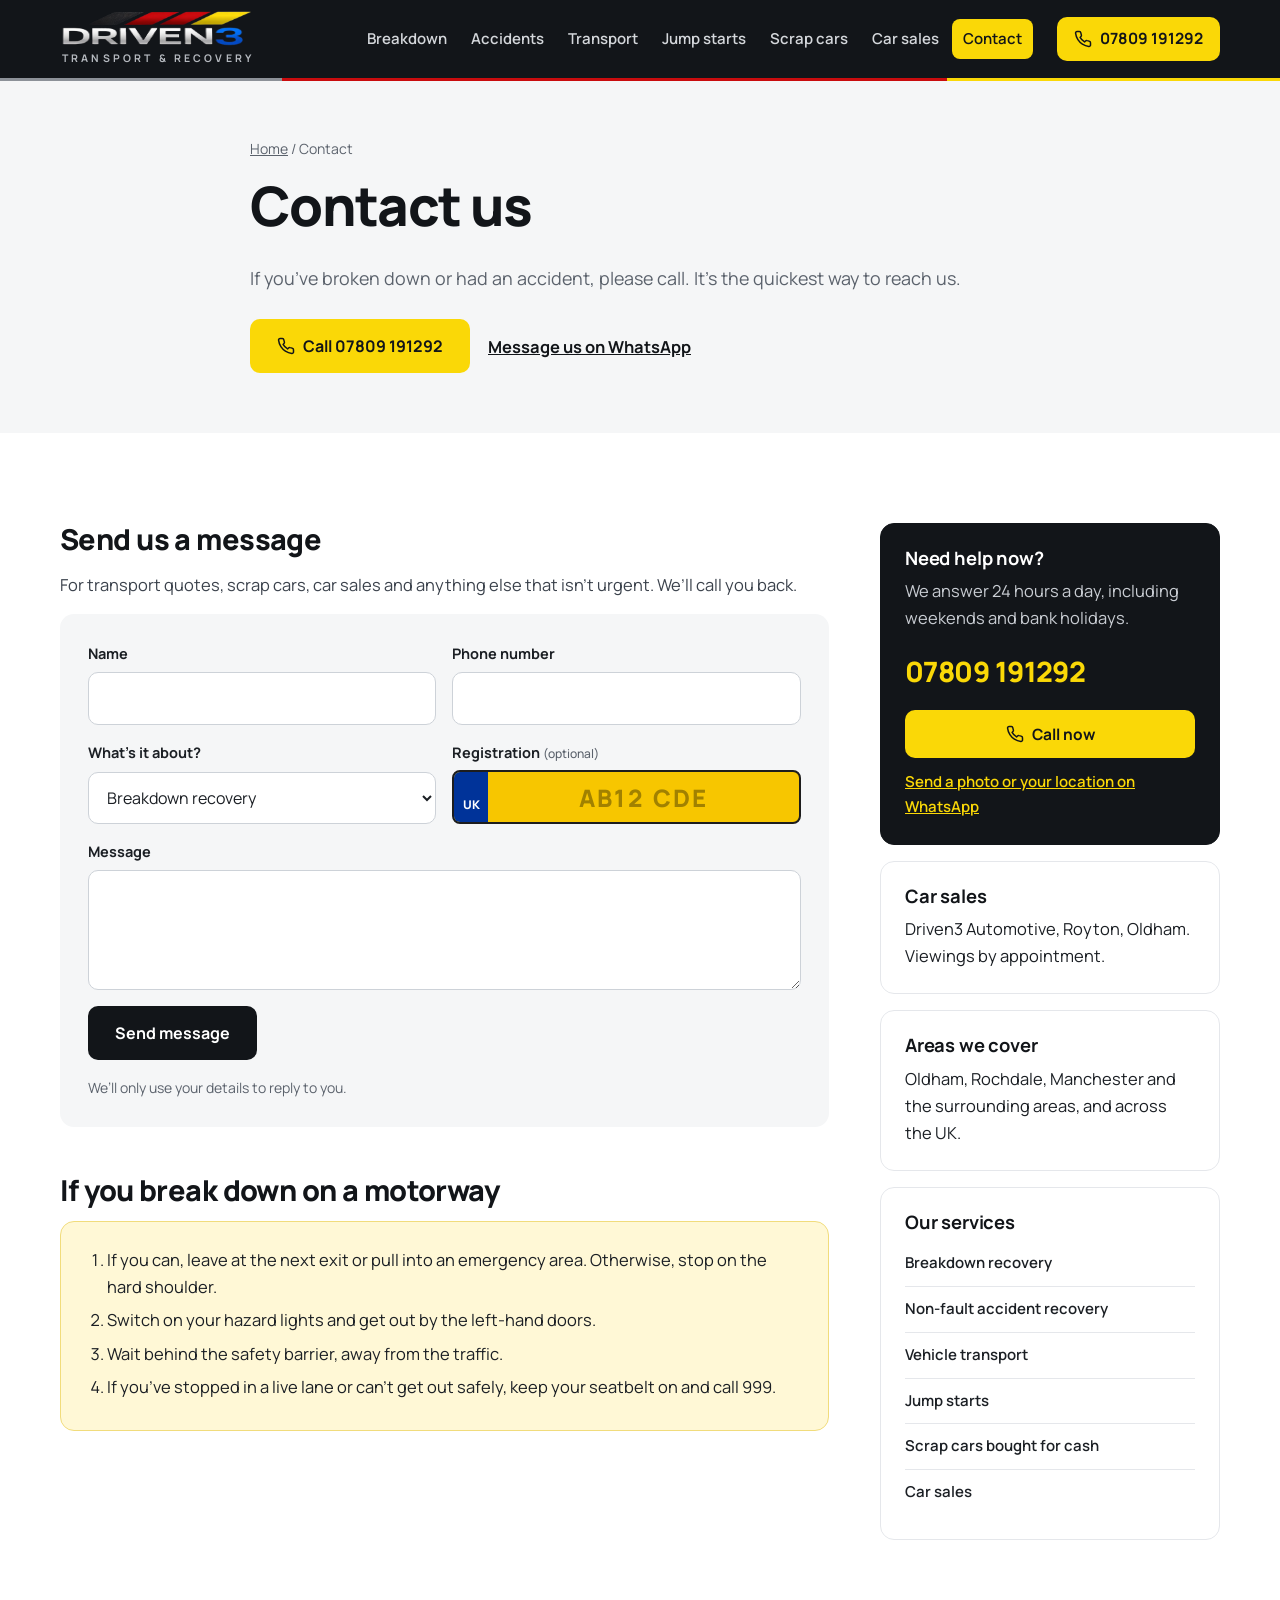
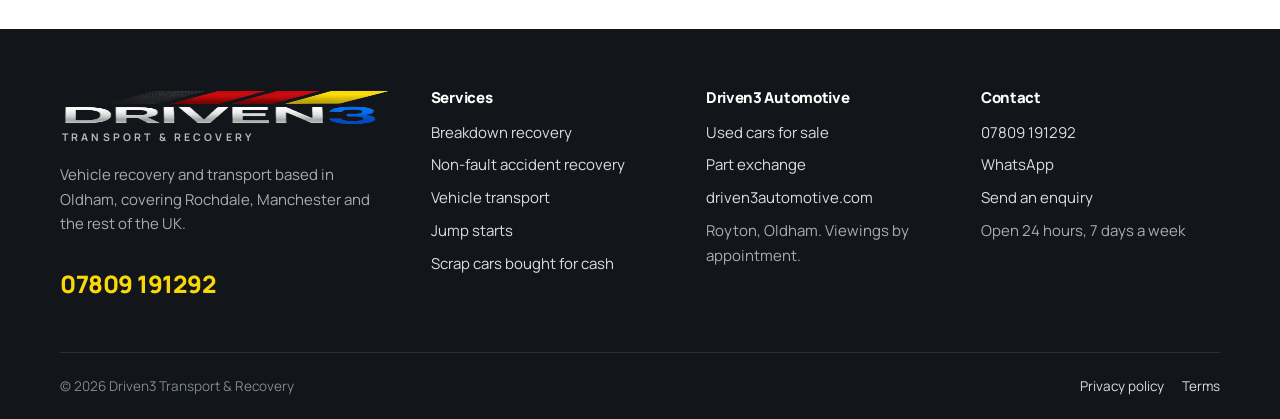
==== commit d50e5b7f: "Rebuild site for Driven3 Transport & Recovery Six service pages (breakdown, non-fault accident recov" ====
--- a/contact.html
+++ b/contact.html
@@ -1,150 +1,132 @@
 <!doctype html>
-<html lang="en-GB" class="no-js">
+<html lang="en-GB">
 <head>
   <meta charset="utf-8">
   <meta name="viewport" content="width=device-width, initial-scale=1">
-  <title>Contact — Driven3 Recovery</title>
-  <meta name="description" content="Call, WhatsApp or message Driven3 Recovery. Phones answered 24/7 by a real person.">
-  <meta name="theme-color" content="#121314">
+  <title>Contact | Driven3 Transport &amp; Recovery</title>
+  <meta name="description" content="Call Driven3 Transport & Recovery 24 hours a day on 07809 191292, or send us a message.">
+  <meta name="theme-color" content="#121519">
   <link rel="preconnect" href="https://fonts.googleapis.com">
   <link rel="preconnect" href="https://fonts.gstatic.com" crossorigin>
-  <link href="https://fonts.googleapis.com/css2?family=Archivo:wdth,wght@62..125,400..900&family=JetBrains+Mono:wght@400;500;600&display=swap" rel="stylesheet">
-  <link rel="stylesheet" href="assets/styles.css">
+  <link href="https://fonts.googleapis.com/css2?family=Manrope:wght@400;500;600;700;800&display=swap" rel="stylesheet">
+  <link rel="stylesheet" href="assets/site.css?v=5">
 </head>
-<body data-page="contact">
+<body>
+<svg aria-hidden="true" style="display:none"><symbol id="i-phone" viewBox="0 0 24 24"><path d="M22 16.9v3a2 2 0 0 1-2.2 2 19.8 19.8 0 0 1-8.6-3.1 19.5 19.5 0 0 1-6-6A19.8 19.8 0 0 1 2.1 4.2 2 2 0 0 1 4.1 2h3a2 2 0 0 1 2 1.7c.1.9.4 1.9.7 2.8a2 2 0 0 1-.5 2.1L8.1 9.9a16 16 0 0 0 6 6l1.3-1.3a2 2 0 0 1 2.1-.4c.9.3 1.9.6 2.8.7a2 2 0 0 1 1.7 2z"/></symbol><symbol id="i-check" viewBox="0 0 24 24"><path d="M5 12.5l4.5 4.5L19 7"/></symbol><symbol id="i-menu" viewBox="0 0 24 24"><path d="M4 7h16M4 12h16M4 17h16"/></symbol><symbol id="i-pin" viewBox="0 0 24 24"><path d="M12 21s-7-6.2-7-11.5a7 7 0 0 1 14 0C19 14.8 12 21 12 21z"/><circle cx="12" cy="9.5" r="2.5"/></symbol><symbol id="i-clock" viewBox="0 0 24 24"><circle cx="12" cy="12" r="9"/><path d="M12 7v5l3 2"/></symbol><symbol id="i-chat" viewBox="0 0 24 24"><path d="M21 11.5a8.4 8.4 0 0 1-12.4 7.4L3 21l2.1-5.4A8.4 8.4 0 1 1 21 11.5z"/></symbol><symbol id="i-tow" viewBox="0 0 24 24"><path d="M2 17V9h10v8M12 11h4.5l3.5 3.5V17h-2M2 17h1.5M8.5 17h5"/><circle cx="6" cy="17.5" r="2"/><circle cx="16" cy="17.5" r="2"/><path d="M5 9l3-4"/></symbol><symbol id="i-route" viewBox="0 0 24 24"><circle cx="6" cy="18" r="2.5"/><circle cx="18" cy="6" r="2.5"/><path d="M8.5 18H16a3 3 0 0 0 0-6H8a3 3 0 0 1 0-6h7.5"/></symbol></svg>
+<a class="skip" href="#main">Skip to content</a>
+<header class="header">
+  <div class="wrap">
+    <a class="brand" href="index.html" aria-label="Driven3 Transport and Recovery, home"><img src="assets/img/driven3-mark.png" alt="Driven3" width="139" height="36"><span>TRANSPORT &amp; RECOVERY</span></a>
+    <nav class="nav" aria-label="Main"><a href="breakdown-recovery.html">Breakdown</a><a href="accident-recovery.html">Accidents</a><a href="transport.html">Transport</a><a href="jump-starts.html">Jump starts</a><a href="scrap-cars.html">Scrap cars</a><a href="car-sales.html">Car sales</a><a href="contact.html" aria-current="page">Contact</a></nav>
+    <a class="btn btn-yellow header-call" href="tel:+447809191292"><svg class="icon" aria-hidden="true"><use href="#i-phone"/></svg>07809 191292</a>
+    <button class="menu-btn" aria-expanded="false" aria-controls="mobile-nav" aria-label="Open menu"><svg class="icon" aria-hidden="true"><use href="#i-menu"/></svg></button>
+  </div>
+  <nav class="mobile-nav" id="mobile-nav" aria-label="Mobile"><a href="breakdown-recovery.html">Breakdown recovery</a><a href="accident-recovery.html">Non-fault accident recovery</a><a href="transport.html">Vehicle transport</a><a href="jump-starts.html">Jump starts</a><a href="scrap-cars.html">Scrap cars bought for cash</a><a href="car-sales.html">Car sales</a><a href="contact.html" aria-current="page">Contact</a><a class="btn btn-yellow btn-lg" href="tel:+447809191292"><svg class="icon" aria-hidden="true"><use href="#i-phone"/></svg>Call 07809 191292</a></nav>
+</header>
+<div class="stripe" aria-hidden="true"></div>
 <main id="main">
+<section class="page-head">
+  <div class="wrap ph-grid single">
+    <div>
+      <div class="crumbs"><a href="index.html">Home</a> / Contact</div>
+      
+      <h1>Contact us</h1>
+      <p class="intro">If you’ve broken down or had an accident, please call. It’s the quickest way to reach us.</p>
+      <div class="btn-row"><a class="btn btn-yellow btn-lg" href="tel:+447809191292"><svg class="icon" aria-hidden="true"><use href="#i-phone"/></svg>Call 07809 191292</a><a class="alt-link" href="https://wa.me/447809191292">Message us on WhatsApp</a></div>
+    </div>
+    
+  </div>
+</section>
+<section class="section">
+  <div class="wrap with-side">
+    <div class="prose">
+      <h2>Send us a message</h2>
+      <p>For transport quotes, scrap cars, car sales and anything else that isn’t urgent. We’ll call you back.</p>
+      <div class="form-box">
+        <form class="form js-form" novalidate>
+          <div class="form-row">
+            <div class="field"><label for="c-name">Name</label><input id="c-name" autocomplete="name" required><span class="err">Please enter your name.</span></div>
+            <div class="field"><label for="c-phone">Phone number</label><input id="c-phone" type="tel" autocomplete="tel" required><span class="err">Please enter a phone number.</span></div>
+          </div>
+          <div class="form-row">
+            <div class="field"><label for="c-service">What’s it about?</label><select id="c-service"><option>Breakdown recovery</option><option>Accident recovery</option><option>Vehicle transport</option><option>Jump start</option><option>Scrap car</option><option>Car sales</option><option>Something else</option></select></div>
+            <div class="field"><label for="c-reg">Registration <small>(optional)</small></label><div class="plate"><span>UK</span><input id="c-reg" placeholder="AB12 CDE" maxlength="8" autocomplete="off"></div></div>
+          </div>
+          <div class="field"><label for="c-msg">Message</label><textarea id="c-msg" required></textarea><span class="err">Please enter a message.</span></div>
+          <div><button class="btn btn-dark btn-lg" type="submit">Send message</button></div>
+          <p class="form-note">We’ll only use your details to reply to you.</p>
+        </form>
+        <div class="form-done" role="status"><h3>Thanks</h3><p>We’ve got your message and will call you back. If it’s urgent, please ring us.</p></div>
+      </div>
+      <h2>If you break down on a motorway</h2>
+      <div class="panel warn">
+  <ol>
+    <li>If you can, leave at the next exit or pull into an emergency area. Otherwise, stop on the hard shoulder.</li>
+    <li>Switch on your hazard lights and get out by the left-hand doors.</li>
+    <li>Wait behind the safety barrier, away from the traffic.</li>
+    <li>If you’ve stopped in a live lane or can’t get out safely, keep your seatbelt on and call 999.</li>
+  </ol>
+</div>
+    </div>
+    <aside class="side">
+  <div class="panel dark">
+    <h3>Need help now?</h3>
+    <p>We answer 24 hours a day, including weekends and bank holidays.</p>
+    <a class="phone-big" href="tel:+447809191292">07809 191292</a>
+    <a class="btn btn-yellow btn-block" href="tel:+447809191292"><svg class="icon" aria-hidden="true"><use href="#i-phone"/></svg>Call now</a>
+    <a class="wa" href="https://wa.me/447809191292">Send a photo or your location on WhatsApp</a>
+  </div>
+  <div class="panel"><h3>Car sales</h3><p style="margin:0">Driven3 Automotive, Royton, Oldham. Viewings by appointment.</p></div><div class="panel"><h3>Areas we cover</h3><p style="margin:0">Oldham, Rochdale, Manchester and the surrounding areas, and across the UK.</p></div>
+  <div class="panel">
+    <h3>Our services</h3>
+    <div class="side-links"><a href="breakdown-recovery.html">Breakdown recovery</a><a href="accident-recovery.html">Non-fault accident recovery</a><a href="transport.html">Vehicle transport</a><a href="jump-starts.html">Jump starts</a><a href="scrap-cars.html">Scrap cars bought for cash</a><a href="car-sales.html">Car sales</a></div>
+  </div>
+</aside>
+  </div>
+</section>
 
-  <section class="page-hero dark on-dark">
-    <div class="media-bg" aria-hidden="true"><img src="https://images.unsplash.com/photo-1504222490345-c075b6008014?auto=format&fit=crop&w=2000&q=70" alt="" fetchpriority="high"></div>
-    <div class="wrap">
-      <div class="crumbs"><a href="index.html">Home</a><span>/</span><span>Contact</span></div>
-      <h1 class="display">Talk to a <span class="hl">human.</span></h1>
-      <p class="lede">If you're stuck right now, please call — it's the fastest way by far. For anything that can wait, pick whatever suits you.</p>
-      <div class="contact-options mt-l">
-        <a class="c-opt primary" data-tel href="#"><svg class="icon"><use href="#i-phone"/></svg><span>Emergency · 24/7</span><strong data-phone></strong></a>
-        <a class="c-opt" href="https://wa.me/447700900333"><svg class="icon"><use href="#i-chat"/></svg><span>WhatsApp</span><strong>Send a photo or pin</strong></a>
-        <a class="c-opt" href="mailto:hello@driven3recovery.co.uk"><svg class="icon"><use href="#i-mail"/></svg><span>Email</span><strong>hello@driven3recovery.co.uk</strong></a>
-        <a class="c-opt" href="#yard"><svg class="icon"><use href="#i-pin"/></svg><span>Yard</span><strong>Hollinwood, Oldham</strong></a>
+</main>
+<footer class="footer">
+  <div class="wrap">
+    <div class="footer-grid">
+      <div>
+        <a class="brand" href="index.html" aria-label="Driven3 Transport and Recovery, home"><img src="assets/img/driven3-mark.png" alt="Driven3" width="139" height="36"><span>TRANSPORT &amp; RECOVERY</span></a>
+        <p style="margin-top:16px">Vehicle recovery and transport based in Oldham, covering Rochdale, Manchester and the rest of the UK.</p>
+        <a class="phone" href="tel:+447809191292">07809 191292</a>
+      </div>
+      <div>
+        <h4>Services</h4>
+        <ul><li><a href="breakdown-recovery.html">Breakdown recovery</a></li><li><a href="accident-recovery.html">Non-fault accident recovery</a></li><li><a href="transport.html">Vehicle transport</a></li><li><a href="jump-starts.html">Jump starts</a></li><li><a href="scrap-cars.html">Scrap cars bought for cash</a></li></ul>
+      </div>
+      <div>
+        <h4>Driven3 Automotive</h4>
+        <ul>
+          <li><a href="car-sales.html">Used cars for sale</a></li>
+          <li><a href="car-sales.html#part-exchange">Part exchange</a></li>
+          <li><a href="https://www.driven3automotive.com" target="_blank" rel="noopener">driven3automotive.com</a></li>
+          <li>Royton, Oldham. Viewings by appointment.</li>
+        </ul>
+      </div>
+      <div>
+        <h4>Contact</h4>
+        <ul>
+          <li><a href="tel:+447809191292">07809 191292</a></li>
+          <li><a href="https://wa.me/447809191292">WhatsApp</a></li>
+          <li><a href="contact.html">Send an enquiry</a></li>
+          <li>Open 24 hours, 7 days a week</li>
+        </ul>
       </div>
     </div>
-  </section>
-  <div class="hazard" aria-hidden="true"></div>
-
-  <section class="section">
-    <div class="wrap contact-layout">
-      <div class="form-wrap">
-        <div class="section-head reveal" style="margin-bottom:32px">
-          <span class="label">Non-urgent enquiries</span>
-          <h2 class="display h2">Book or ask anything.</h2>
-          <p class="lede">Transport bookings, scrap quotes, trade accounts — we reply within the hour, 8am to 8pm.</p>
-        </div>
-
-        <form class="form js-contact" novalidate>
-          <div class="form-row">
-            <div class="field">
-              <label for="name">Your name</label>
-              <input id="name" autocomplete="name" required>
-              <span class="err">We'll need a name to call you by.</span>
-            </div>
-            <div class="field">
-              <label for="phone">Phone number</label>
-              <input id="phone" type="tel" autocomplete="tel" inputmode="tel" required>
-              <span class="err">Add a number so we can call you back.</span>
-            </div>
-          </div>
-
-          <div class="field">
-            <label id="need-label">What do you need?</label>
-            <div class="seg" role="radiogroup" aria-labelledby="need-label">
-              <input type="radio" name="need" id="n1" checked><label for="n1">Transport</label>
-              <input type="radio" name="need" id="n2"><label for="n2">Scrap quote</label>
-              <input type="radio" name="need" id="n3"><label for="n3">Tyre booking</label>
-              <input type="radio" name="need" id="n4"><label for="n4">Trade account</label>
-              <input type="radio" name="need" id="n5"><label for="n5">Something else</label>
-            </div>
-          </div>
-
-          <div class="form-row">
-            <div class="field">
-              <label for="reg">Vehicle reg <small>optional</small></label>
-              <div class="plate"><span class="gb">UK</span><input id="reg" placeholder="AB12 CDE" maxlength="8" autocomplete="off"></div>
-            </div>
-            <div class="field">
-              <label for="when">When?</label>
-              <select id="when">
-                <option>As soon as possible</option>
-                <option>Today</option>
-                <option>Tomorrow</option>
-                <option>This week</option>
-                <option>I'm flexible</option>
-              </select>
-            </div>
-          </div>
-
-          <div class="form-row">
-            <div class="field">
-              <label for="from">Collect from</label>
-              <input id="from" placeholder="Town or postcode" required>
-              <span class="err">Where should we pick it up?</span>
-            </div>
-            <div class="field">
-              <label for="to">Deliver to <small>optional</small></label>
-              <input id="to" placeholder="Town or postcode">
-            </div>
-          </div>
-
-          <div class="field">
-            <label for="msg">Anything else? <small>optional</small></label>
-            <textarea id="msg" placeholder="E.g. it's a non-runner, lowered, keys are with the garage…"></textarea>
-          </div>
-
-          <div style="display:flex;gap:16px;align-items:center;flex-wrap:wrap">
-            <button class="btn btn-ink btn-lg" type="submit">Send enquiry <svg class="icon"><use href="#i-arrow"/></svg></button>
-            <span style="font-size:14px;color:var(--muted)">We'll only use your details to reply.</span>
-          </div>
-        </form>
-
-        <div class="form-success" role="status">
-          <span class="tick"><svg class="icon"><use href="#i-check"/></svg></span>
-          <h3 class="display h3">Thanks, <span class="js-success-name"></span>. Got it.</h3>
-          <p>We'll call you back within the hour. If it becomes urgent in the meantime, just ring us.</p>
-          <div><a class="btn btn-amber" data-tel href="#" data-icon="phone"><span class="num" data-phone></span></a></div>
-        </div>
-      </div>
-
-      <aside style="display:grid;gap:16px">
-        <div class="safety reveal">
-          <h3><svg class="icon"><use href="#i-alert"/></svg>Broken down on a motorway?</h3>
-          <ol>
-            <li>Move to the hard shoulder or emergency area.</li>
-            <li>Hazards on. Exit by the passenger side.</li>
-            <li>Wait behind the barrier, away from traffic.</li>
-            <li>Then call us. If you can't get out, call 999.</li>
-          </ol>
-        </div>
-        <div class="side-card reveal">
-          <h3>When you call, it helps to know</h3>
-          <ul class="checklist">
-            <li><span class="n">01</span>Where you are — junction, marker post or postcode</li>
-            <li><span class="n">02</span>Make, model and colour of the vehicle</li>
-            <li><span class="n">03</span>What happened, in your own words</li>
-            <li><span class="n">04</span>Where you'd like it taken</li>
-          </ul>
-        </div>
-        <div class="side-card reveal" id="yard">
-          <h3>Yard &amp; office</h3>
-          <p style="color:var(--muted)">Unit 7, Hollinwood Business Park<br>Oldham OL8 3QL</p>
-          <table class="hours">
-            <tr><td>Phones</td><td>24/7</td></tr>
-            <tr><td>Yard (Mon–Fri)</td><td>08:00–18:00</td></tr>
-            <tr><td>Yard (Sat)</td><td>09:00–14:00</td></tr>
-            <tr><td>Yard (Sun)</td><td>By appointment</td></tr>
-          </table>
-        </div>
-      </aside>
+    <div class="footer-bottom">
+      <span>&copy; 2026 Driven3 Transport &amp; Recovery</span>
+      <nav aria-label="Legal"><a href="#">Privacy policy</a><a href="#">Terms</a></nav>
     </div>
-  </section>
-</main>
-<script src="assets/main.js"></script>
+  </div>
+</footer>
+<div class="call-bar">
+  <a class="c1" href="tel:+447809191292"><svg class="icon" aria-hidden="true"><use href="#i-phone"/></svg>Call now</a>
+  <a class="c2" href="https://wa.me/447809191292"><svg class="icon" aria-hidden="true"><use href="#i-chat"/></svg>WhatsApp</a>
+</div>
+<script src="assets/site.js?v=5"></script>
 </body>
 </html>
--- a/assets/site.css
+++ b/assets/site.css
@@ -0,0 +1,291 @@
+/* Driven3 Transport & Recovery
+   Accent colours are taken from the Driven3 logo. */
+
+:root {
+  --ink: #121519;
+  --ink-2: #1d2126;
+  --ink-3: #2a2f35;
+  --yellow: #fad807;
+  --yellow-dark: #e2c200;
+  --red: #c90c0e;
+  --blue: #0a5bd6;
+  --text: #1b1f24;
+  --muted: #5b626c;
+  --line: #e5e7eb;
+  --alt: #f5f6f7;
+  --white: #fff;
+  --green: #17864a;
+  --r-sm: 10px;
+  --r: 14px;
+  --r-lg: 20px;
+  --wrap: 1200px;
+  --gutter: 20px;
+  --font: "Manrope", system-ui, -apple-system, "Segoe UI", sans-serif;
+}
+
+*, *::before, *::after { box-sizing: border-box; }
+html { -webkit-text-size-adjust: 100%; scroll-behavior: smooth; }
+@media (prefers-reduced-motion: reduce) { html { scroll-behavior: auto; } * { transition: none !important; } }
+body { margin: 0; font-family: var(--font); font-size: 16.5px; line-height: 1.65; color: var(--text); background: var(--white); -webkit-font-smoothing: antialiased; }
+img { display: block; max-width: 100%; }
+a { color: var(--blue); }
+h1, h2, h3, h4 { color: var(--ink); line-height: 1.15; margin: 0 0 .5em; font-weight: 800; letter-spacing: -0.02em; }
+h1 { font-size: clamp(2.2rem, 4.6vw, 3.4rem); letter-spacing: -0.03em; }
+h2 { font-size: clamp(1.7rem, 3vw, 2.4rem); }
+h3 { font-size: 1.15rem; font-weight: 700; letter-spacing: -0.01em; }
+p { margin: 0 0 1em; }
+ul { margin: 0; padding: 0; list-style: none; }
+ol { padding-left: 22px; margin: 0 0 1.2em; }
+ol li { margin-bottom: 6px; }
+:focus-visible { outline: 3px solid var(--blue); outline-offset: 2px; }
+
+.wrap { max-width: var(--wrap); margin: 0 auto; padding: 0 var(--gutter); }
+.icon { width: 20px; height: 20px; flex: none; fill: none; stroke: currentColor; stroke-width: 2; stroke-linecap: round; stroke-linejoin: round; }
+.visually-hidden { position: absolute !important; width: 1px; height: 1px; overflow: hidden; clip: rect(0 0 0 0); white-space: nowrap; }
+.skip { position: absolute; left: 12px; top: -60px; z-index: 100; background: var(--yellow); color: var(--ink); padding: 10px 14px; border-radius: var(--r-sm); font-weight: 700; }
+.skip:focus { top: 12px; }
+
+/* buttons */
+.btn {
+  display: inline-flex; align-items: center; justify-content: center; gap: 8px;
+  min-height: 48px; padding: 0 22px; border-radius: var(--r-sm); border: 1.5px solid transparent;
+  font-family: var(--font); font-weight: 700; font-size: 15.5px; text-decoration: none; cursor: pointer; white-space: nowrap;
+  transition: background .15s, border-color .15s, color .15s;
+}
+.btn .icon { width: 18px; height: 18px; }
+.btn-yellow { background: var(--yellow); color: var(--ink); }
+.btn-yellow:hover { background: var(--yellow-dark); }
+.btn-dark { background: var(--ink); color: var(--white); }
+.btn-dark:hover { background: var(--ink-3); }
+.btn-outline { border-color: rgba(255,255,255,.35); color: var(--white); }
+.btn-outline:hover { border-color: var(--white); }
+.btn-outline-dark { border-color: #cfd3d9; color: var(--ink); background: var(--white); }
+.btn-outline-dark:hover { border-color: var(--ink); }
+.btn-lg { min-height: 54px; font-size: 16px; padding: 0 26px; }
+.btn-block { width: 100%; }
+.btn-row { display: flex; flex-wrap: wrap; align-items: center; gap: 12px 18px; }
+.alt-link { font-weight: 700; color: var(--ink); }
+
+/* header */
+.header { position: sticky; top: 0; z-index: 50; background: var(--ink); }
+.header .wrap { display: flex; align-items: center; gap: 24px; height: 78px; }
+.brand { display: flex; flex-direction: column; gap: 4px; text-decoration: none; flex: none; }
+.brand img { height: 36px; width: auto; }
+.brand span { font-size: 10.5px; font-weight: 700; letter-spacing: .3em; color: #b5b9bf; padding-left: 2px; }
+.nav { display: flex; gap: 2px; margin-left: auto; }
+.nav a { padding: 8px 11px; font-weight: 600; font-size: 15px; color: #d4d7db; text-decoration: none; border-radius: 8px; white-space: nowrap; transition: background .15s, color .15s; }
+.nav a:hover { color: var(--white); background: var(--ink-3); }
+.nav a[aria-current="page"] { color: var(--ink); background: var(--yellow); }
+.header-call { min-height: 44px; padding: 0 16px; }
+.menu-btn { display: none; margin-left: auto; width: 46px; height: 46px; border: 1px solid var(--ink-3); border-radius: var(--r-sm); background: transparent; color: var(--white); align-items: center; justify-content: center; cursor: pointer; }
+.menu-btn .icon { width: 22px; height: 22px; }
+.mobile-nav { display: none; background: var(--ink-2); padding: 8px 0 4px; }
+.mobile-nav a { display: block; margin: 2px 12px; padding: 12px; border-radius: var(--r-sm); color: #e4e6e9; font-weight: 600; text-decoration: none; }
+.mobile-nav a[aria-current="page"] { background: var(--yellow); color: var(--ink); }
+.mobile-nav .btn { margin: 12px 12px 14px; width: calc(100% - 24px); }
+.menu-open .mobile-nav { display: block; }
+.stripe { height: 3px; background: linear-gradient(90deg, #8c9198 0 22%, var(--red) 22% 74%, var(--yellow) 74% 100%); }
+@media (max-width: 1140px) {
+  .nav, .header-call { display: none; }
+  .menu-btn { display: inline-flex; }
+  .brand img { height: 30px; }
+  .brand span { font-size: 9.5px; letter-spacing: .24em; }
+}
+
+/* home hero */
+.hero { background: var(--alt); }
+.hero-grid { display: grid; grid-template-columns: 1.05fr 1fr; gap: clamp(32px, 5vw, 64px); align-items: center; padding-top: clamp(40px, 6vw, 80px); padding-bottom: clamp(40px, 6vw, 80px); }
+.hero .intro { font-size: 1.15rem; color: var(--muted); margin-bottom: 28px; max-width: 540px; }
+.hero-list { display: flex; flex-wrap: wrap; gap: 10px 22px; margin-top: 26px; font-weight: 600; font-size: 15px; color: #39404a; }
+.hero-list li { display: flex; align-items: center; gap: 8px; }
+.hero-list .icon { color: var(--green); stroke-width: 2.6; width: 18px; height: 18px; }
+.hero-grid > img { width: 100%; aspect-ratio: 5 / 4.2; object-fit: cover; border-radius: var(--r-lg); }
+@media (max-width: 900px) { .hero-grid { grid-template-columns: 1fr; } }
+
+/* facts row */
+.facts { border-bottom: 1px solid var(--line); }
+.facts ul { display: grid; grid-template-columns: repeat(4, 1fr); }
+.facts li { display: flex; align-items: center; gap: 12px; padding: 22px 16px; font-weight: 700; font-size: 15px; color: var(--ink); }
+.facts li + li { border-left: 1px solid var(--line); }
+.facts .icon { width: 22px; height: 22px; color: var(--ink); }
+@media (max-width: 900px) {
+  .facts ul { grid-template-columns: 1fr 1fr; }
+  .facts li:nth-child(3) { border-left: 0; }
+  .facts li:nth-child(n+3) { border-top: 1px solid var(--line); }
+}
+@media (max-width: 480px) { .facts li { font-size: 14px; padding: 16px 10px; gap: 8px; } }
+
+/* inner page header */
+.page-head { background: var(--alt); }
+.ph-grid { display: grid; grid-template-columns: 1.1fr 1fr; gap: clamp(28px, 5vw, 56px); align-items: center; padding-top: clamp(32px, 5vw, 56px); padding-bottom: clamp(36px, 5vw, 60px); }
+.ph-grid.single { grid-template-columns: 1fr; max-width: 820px; }
+.page-head .intro { color: var(--muted); font-size: 1.12rem; margin-bottom: 26px; }
+.ph-grid > img { width: 100%; aspect-ratio: 16 / 11; object-fit: cover; border-radius: var(--r-lg); }
+.crumbs { font-size: 14px; color: var(--muted); margin-bottom: 14px; }
+.crumbs a { color: var(--muted); }
+@media (max-width: 900px) { .ph-grid { grid-template-columns: 1fr; } .ph-grid > img { order: -1; aspect-ratio: 16 / 9; } }
+
+/* sections */
+.section { padding: clamp(56px, 7vw, 96px) 0; }
+.section.alt { background: var(--alt); }
+.section-intro { max-width: 680px; margin-bottom: 32px; }
+.section-intro p { color: var(--muted); font-size: 1.08rem; margin: 0; }
+
+/* service cards */
+.cards { display: grid; grid-template-columns: repeat(3, 1fr); gap: 20px; }
+.card { position: relative; background: var(--white); border: 1px solid var(--line); border-radius: var(--r); padding: 10px; display: flex; flex-direction: column; transition: border-color .2s; }
+.card:hover { border-color: #b9bec5; }
+.card img { width: 100%; aspect-ratio: 16 / 10; object-fit: cover; border-radius: var(--r-sm); }
+.card-body { padding: 16px 12px 12px; }
+.card-body p { color: var(--muted); font-size: 15.5px; margin: 0; }
+.card h3 { margin-bottom: 6px; }
+.card h3 a { color: var(--ink); text-decoration: none; }
+.card h3 a::after { content: ""; position: absolute; inset: 0; }
+.card:hover h3 a { text-decoration: underline; text-underline-offset: 3px; }
+@media (max-width: 960px) { .cards { grid-template-columns: 1fr 1fr; } }
+@media (max-width: 620px) { .cards { grid-template-columns: 1fr; } }
+
+/* two column */
+.two-col { display: grid; grid-template-columns: 1fr 1fr; gap: clamp(32px, 5vw, 72px); align-items: center; }
+.two-col.top { align-items: start; }
+img.photo { width: 100%; border-radius: var(--r-lg); aspect-ratio: 4 / 3; object-fit: cover; }
+@media (max-width: 900px) { .two-col { grid-template-columns: 1fr; } .two-col .photo-first { order: -1; } }
+
+/* dark highlight block */
+.highlight { background: var(--ink); color: #c9cdd3; border-radius: var(--r-lg); padding: clamp(28px, 5vw, 56px); display: grid; grid-template-columns: 1.1fr 1fr; gap: clamp(28px, 4vw, 56px); align-items: center; }
+.highlight h2 { color: var(--white); }
+.highlight img { width: 100%; aspect-ratio: 4 / 3; object-fit: cover; border-radius: var(--r); }
+.highlight .ticks li { color: #e3e6ea; }
+.highlight .ticks .icon { color: var(--yellow); }
+.highlight .alt-link { color: var(--yellow); }
+@media (max-width: 900px) { .highlight { grid-template-columns: 1fr; } .highlight img { order: -1; } }
+
+/* tick lists */
+.ticks { display: grid; gap: 10px; margin: 0 0 24px; }
+.ticks li { display: flex; gap: 10px; }
+.ticks .icon { color: var(--green); margin-top: 3px; stroke-width: 2.6; width: 18px; height: 18px; }
+.ticks.cols { grid-template-columns: 1fr 1fr; column-gap: 28px; }
+@media (max-width: 600px) { .ticks.cols { grid-template-columns: 1fr; } }
+
+/* short notes with dividers (used instead of icon feature grids) */
+.notes { border-top: 1px solid var(--line); }
+.notes > div { padding: 18px 0; border-bottom: 1px solid var(--line); }
+.notes h3 { margin-bottom: 4px; }
+.notes p { color: var(--muted); margin: 0; font-size: 15.5px; }
+
+/* text-only boxes in a grid */
+.boxes { display: grid; grid-template-columns: 1fr 1fr; gap: 14px; margin: 20px 0 8px; }
+.boxes > div { background: var(--alt); border-radius: var(--r); padding: 20px; }
+.boxes h3 { font-size: 1.05rem; margin-bottom: 4px; }
+.boxes p { color: var(--muted); font-size: 15px; margin: 0; }
+@media (max-width: 600px) { .boxes { grid-template-columns: 1fr; } }
+
+/* steps */
+.steps { display: grid; grid-template-columns: repeat(5, 1fr); gap: 16px; counter-reset: step; margin: 0; padding: 0; list-style: none; }
+.steps li { counter-increment: step; background: var(--white); border: 1px solid var(--line); border-radius: var(--r); padding: 20px; margin: 0; }
+.steps li::before { content: counter(step); display: block; font-size: 28px; font-weight: 800; color: #c3c7cd; line-height: 1; margin-bottom: 12px; }
+.steps h3 { font-size: 1.05rem; margin-bottom: 6px; }
+.steps p { color: var(--muted); font-size: 15px; margin: 0; }
+@media (max-width: 960px) { .steps { grid-template-columns: 1fr 1fr; } }
+@media (max-width: 560px) { .steps { grid-template-columns: 1fr; } }
+
+/* panels */
+.panel { background: var(--white); border: 1px solid var(--line); border-radius: var(--r); padding: 24px; }
+.panel h3 { margin-bottom: 8px; }
+.panel.dark { background: var(--ink); border-color: var(--ink); color: #c9cdd3; }
+.panel.dark h3 { color: var(--white); }
+.panel.dark a.wa { color: var(--yellow); font-weight: 600; font-size: 15px; display: block; margin-top: 12px; }
+.panel.warn { background: #fff8d6; border-color: #f1dc7c; margin-bottom: 8px; }
+.panel.warn ol { margin: 0; }
+.panel .phone-big { display: block; font-size: 28px; font-weight: 800; letter-spacing: -0.02em; color: var(--yellow); text-decoration: none; margin: 4px 0 16px; }
+
+/* main + sidebar */
+.with-side { display: grid; grid-template-columns: 1fr 340px; gap: clamp(32px, 4vw, 56px); align-items: start; }
+.side { display: grid; gap: 16px; position: sticky; top: 100px; }
+.side-links a { display: flex; justify-content: space-between; align-items: center; padding: 10px 0; border-bottom: 1px solid var(--line); color: var(--text); text-decoration: none; font-weight: 600; font-size: 15px; }
+.side-links a:last-child { border-bottom: 0; }
+.side-links a:hover { color: var(--ink); text-decoration: underline; }
+.side-links a[aria-current="page"] { font-weight: 800; color: var(--ink); }
+.prose h2 { font-size: clamp(1.4rem, 2.4vw, 1.8rem); margin-top: 1.6em; }
+.prose h2:first-child { margin-top: 0; }
+.prose > p { color: #3b424c; }
+.prose img.photo { margin: 8px 0 24px; aspect-ratio: 16 / 9; }
+@media (max-width: 960px) { .with-side { grid-template-columns: 1fr; } .side { position: static; } }
+
+/* areas */
+.areas-list { display: flex; flex-wrap: wrap; gap: 8px; margin-bottom: 24px; }
+.areas-list li { padding: 7px 14px; border-radius: 999px; background: var(--white); border: 1px solid var(--line); font-weight: 600; font-size: 14.5px; }
+
+/* logo plate (the logo is designed for a dark background) */
+.logo-plate { display: inline-block; background: var(--ink); border-radius: var(--r-sm); padding: 12px 16px; margin-bottom: 18px; }
+.logo-plate img { height: 60px; width: auto; }
+
+/* faq */
+.faq { max-width: 860px; display: grid; gap: 10px; }
+.faq details { background: var(--white); border: 1px solid var(--line); border-radius: var(--r); padding: 0 22px; }
+.faq summary { cursor: pointer; list-style: none; padding: 18px 36px 18px 0; position: relative; font-weight: 700; font-size: 17px; color: var(--ink); }
+.faq summary::-webkit-details-marker { display: none; }
+.faq summary::after { content: "+"; position: absolute; right: 0; top: 50%; transform: translateY(-50%); font-size: 24px; font-weight: 500; color: var(--muted); }
+.faq details[open] summary::after { content: "\2212"; }
+.faq details p { color: var(--muted); margin: -4px 0 18px; }
+
+/* call band */
+.call-band { padding: 0 0 clamp(56px, 7vw, 96px); }
+.call-band.after-alt { padding-top: clamp(56px, 7vw, 96px); }
+.call-band .inner { background: var(--yellow); color: var(--ink); border-radius: var(--r-lg); padding: clamp(28px, 4vw, 44px); display: flex; justify-content: space-between; align-items: center; gap: 24px; flex-wrap: wrap; }
+.call-band h2 { margin: 0 0 4px; font-size: clamp(1.4rem, 2.6vw, 2rem); }
+.call-band p { margin: 0; font-size: 16.5px; }
+
+/* forms */
+.form { display: grid; gap: 16px; }
+.form-row { display: grid; grid-template-columns: 1fr 1fr; gap: 16px; }
+@media (max-width: 600px) { .form-row { grid-template-columns: 1fr; } }
+.field { display: grid; gap: 6px; }
+.field label { font-weight: 700; font-size: 14.5px; }
+.field label small { color: var(--muted); font-weight: 500; }
+.field input, .field select, .field textarea {
+  width: 100%; min-height: 50px; padding: 12px 14px; border: 1px solid #cdd2d8; border-radius: var(--r-sm);
+  font: inherit; font-size: 16px; color: var(--text); background: var(--white);
+}
+.field textarea { min-height: 120px; resize: vertical; }
+.field input:focus, .field select:focus, .field textarea:focus { outline: none; border-color: var(--ink); box-shadow: 0 0 0 3px rgba(250,216,7,.45); }
+.field .err { display: none; font-size: 14px; color: var(--red); }
+.field.invalid input, .field.invalid select, .field.invalid textarea { border-color: var(--red); }
+.field.invalid .err { display: block; }
+.form-note { font-size: 14px; color: var(--muted); margin: 0; }
+.form-box { background: var(--alt); border-radius: var(--r); padding: clamp(20px, 3vw, 28px); margin-bottom: 8px; }
+.form-done { display: none; background: #ecf8f1; border: 1px solid #bfe3cd; border-radius: var(--r); padding: 22px; }
+.form-done h3 { color: var(--green); margin-bottom: 6px; }
+.form-done p { margin: 0; }
+.sent .form { display: none; }
+.sent .form-done { display: block; }
+
+/* UK number plate input */
+.plate { display: flex; height: 54px; border: 2px solid #1d1d1d; border-radius: 8px; overflow: hidden; background: #f7c600; }
+.plate span { width: 34px; background: #003399; color: #fff; font-weight: 800; font-size: 12px; display: flex; align-items: flex-end; justify-content: center; padding-bottom: 8px; }
+.plate input { flex: 1; min-width: 0; border: 0 !important; border-radius: 0 !important; background: transparent !important; box-shadow: none !important; min-height: 0; text-align: center; text-transform: uppercase; font-weight: 800; font-size: 24px; letter-spacing: .1em; color: #111; }
+.plate input::placeholder { color: rgba(0,0,0,.35); }
+.plate:focus-within { box-shadow: 0 0 0 3px rgba(250,216,7,.45); }
+
+.small-print { font-size: 13.5px; color: var(--muted); border-top: 1px solid var(--line); padding-top: 16px; margin-top: 32px; }
+
+/* footer */
+.footer { background: var(--ink); color: #a7adb5; font-size: 15px; }
+.footer .wrap { padding-top: 60px; }
+.footer-grid { display: grid; grid-template-columns: 1.4fr 1fr 1fr 1fr; gap: 36px; }
+.footer h4 { color: var(--white); font-size: 15px; margin-bottom: 14px; }
+.footer li { margin-bottom: 8px; }
+.footer a { color: #dadde1; text-decoration: none; }
+.footer a:hover { color: var(--yellow); }
+.footer .phone { display: inline-block; margin-top: 12px; font-weight: 800; font-size: 24px; color: var(--yellow); letter-spacing: -0.02em; }
+.footer-bottom { margin-top: 48px; padding: 22px 0; border-top: 1px solid var(--ink-3); display: flex; justify-content: space-between; flex-wrap: wrap; gap: 12px; font-size: 13.5px; color: #7f8791; }
+.footer-bottom nav { display: flex; gap: 18px; }
+@media (max-width: 900px) { .footer-grid { grid-template-columns: 1fr 1fr; } }
+@media (max-width: 520px) { .footer-grid { grid-template-columns: 1fr; } }
+
+/* mobile call bar */
+.call-bar { display: none; position: fixed; left: 0; right: 0; bottom: 0; z-index: 60; grid-template-columns: 1fr 1fr; padding-bottom: env(safe-area-inset-bottom); background: var(--ink); }
+.call-bar a { display: flex; align-items: center; justify-content: center; gap: 8px; min-height: 56px; font-weight: 800; text-decoration: none; }
+.call-bar .c1 { background: var(--yellow); color: var(--ink); }
+.call-bar .c2 { color: var(--white); }
+@media (max-width: 760px) { .call-bar { display: grid; } body { padding-bottom: 56px; } }
